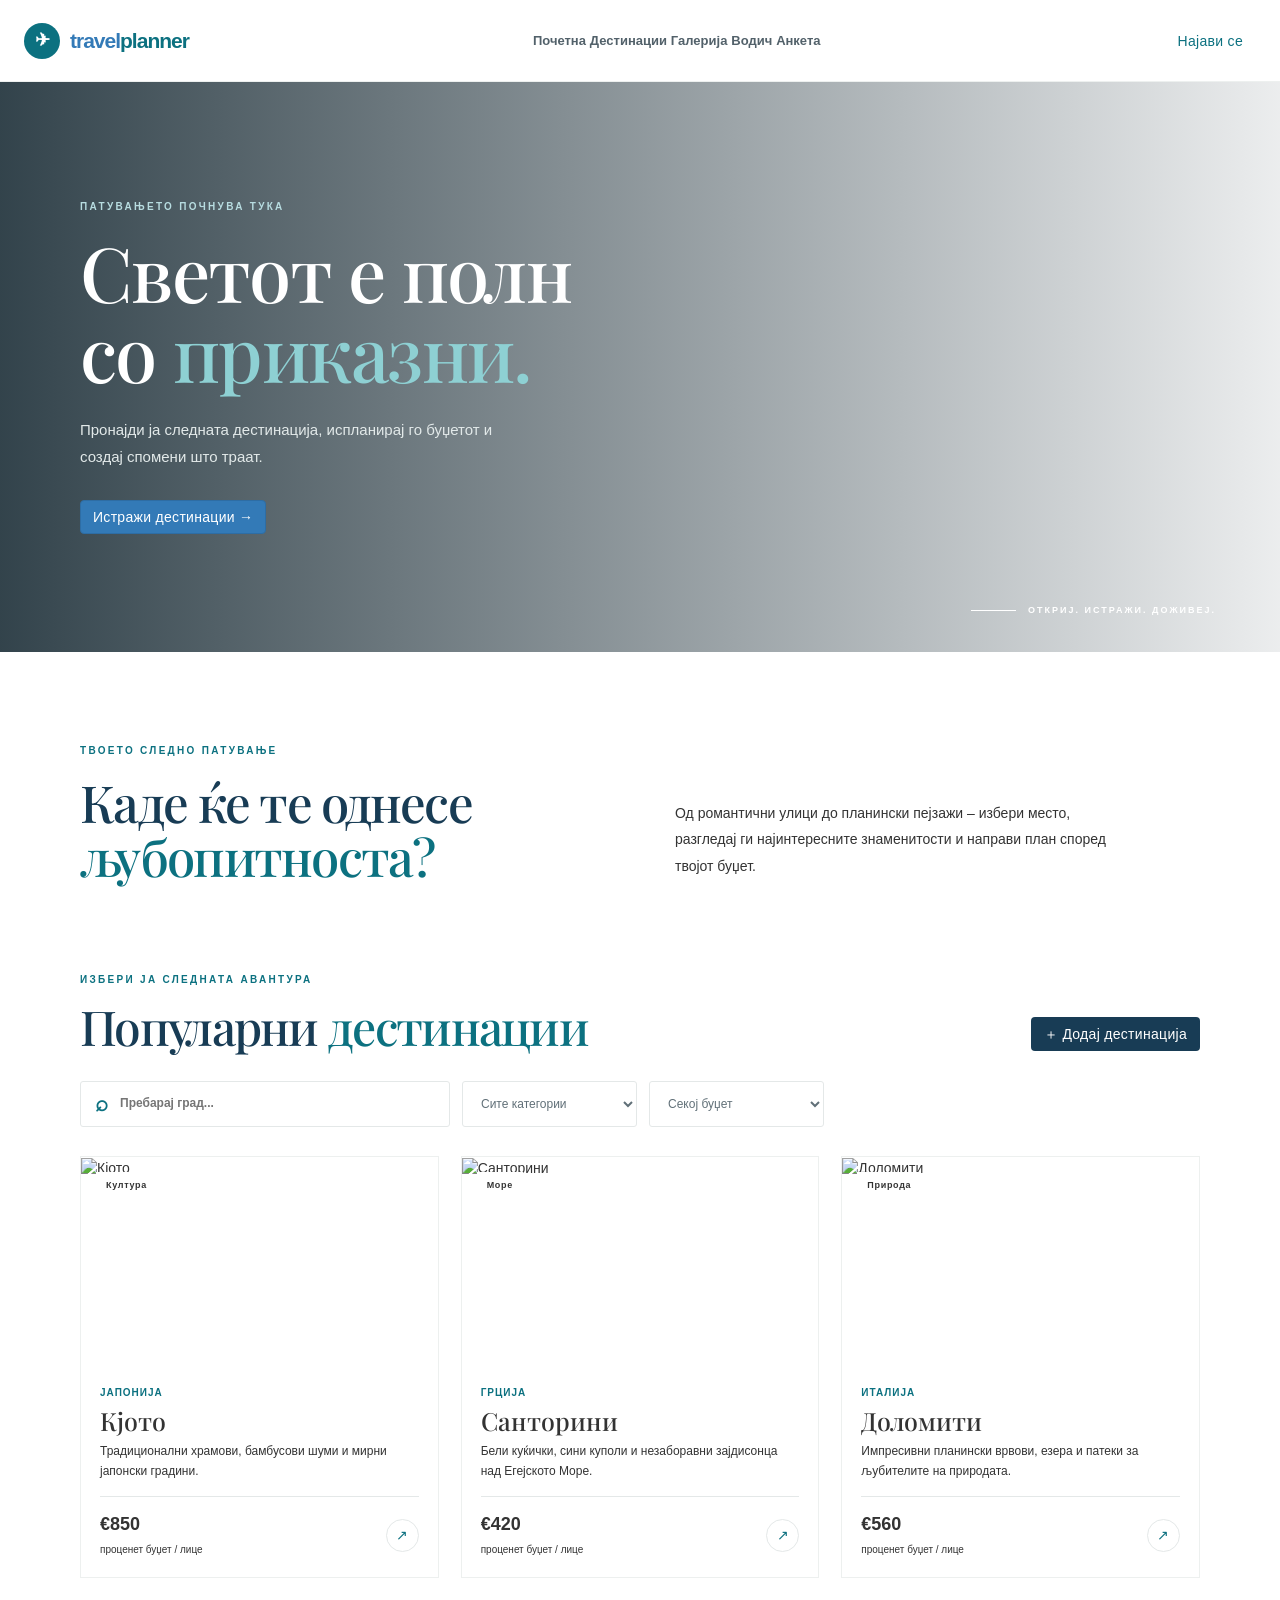
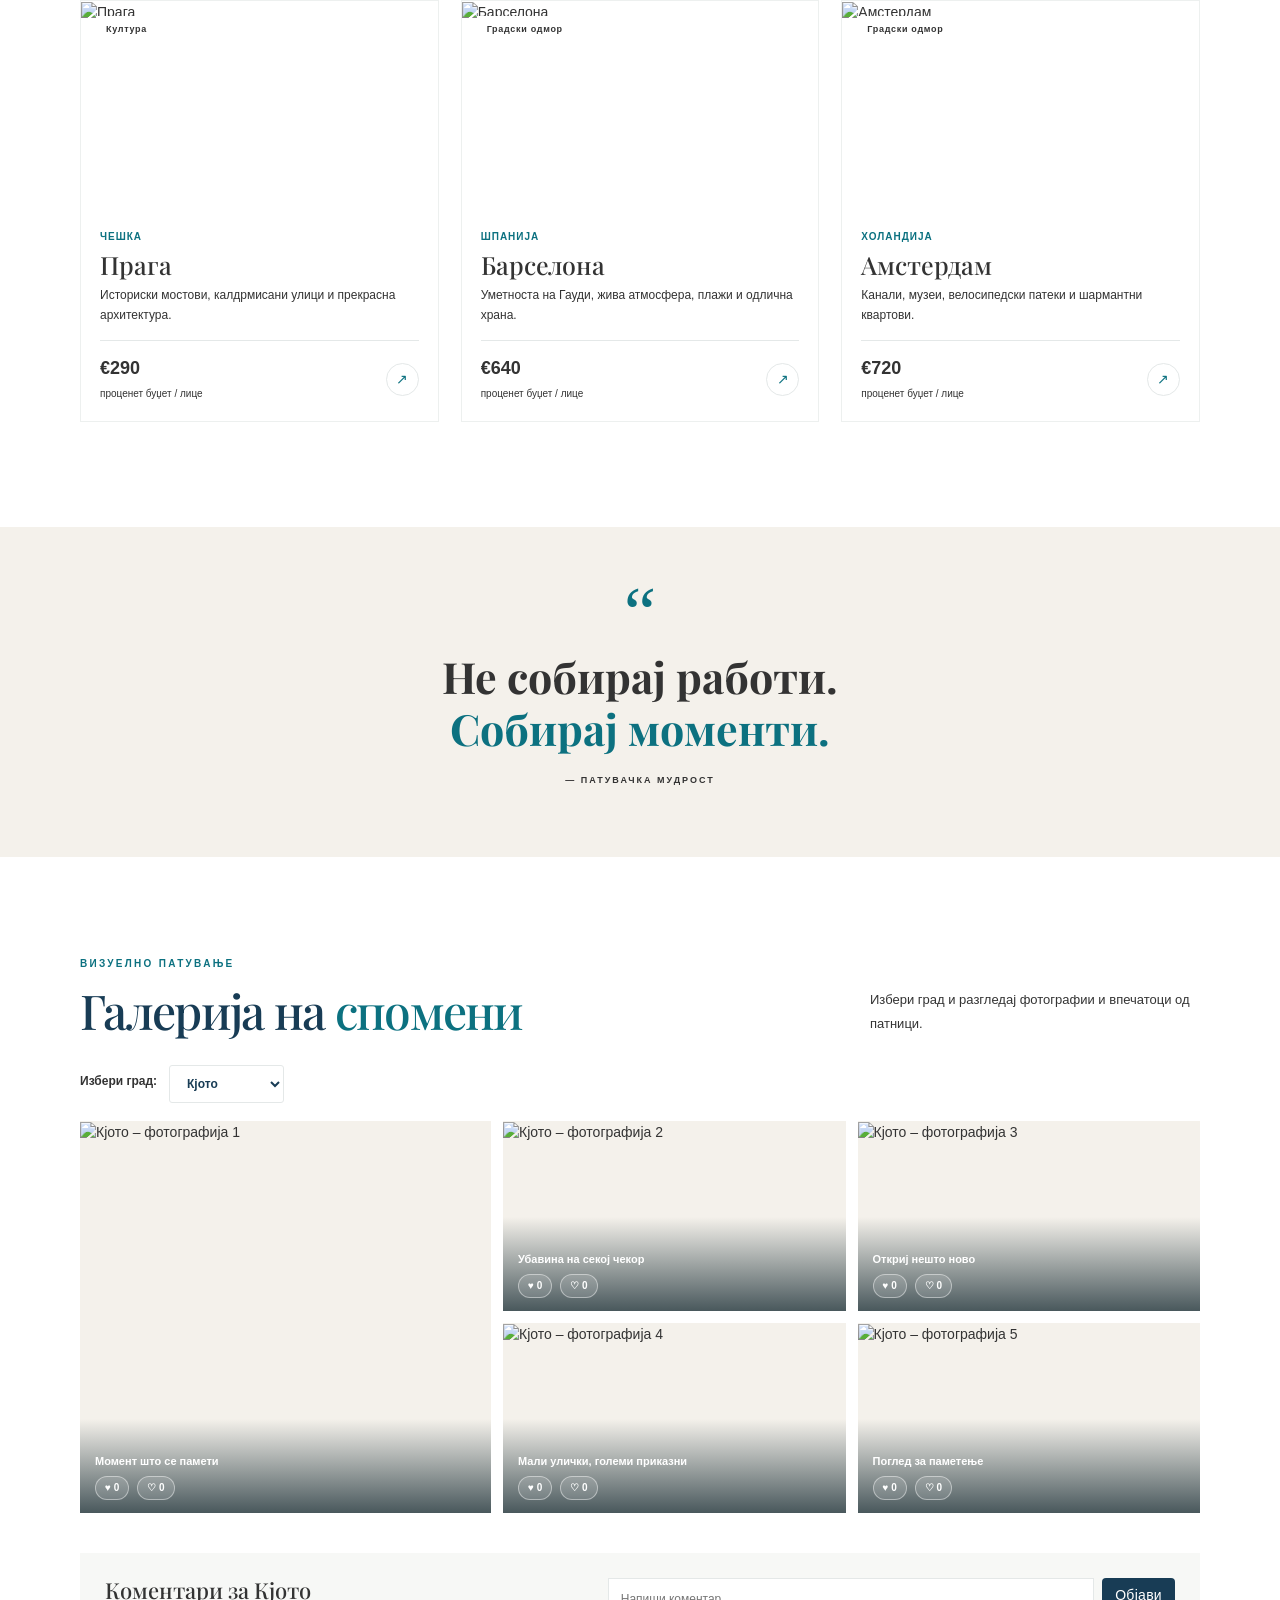
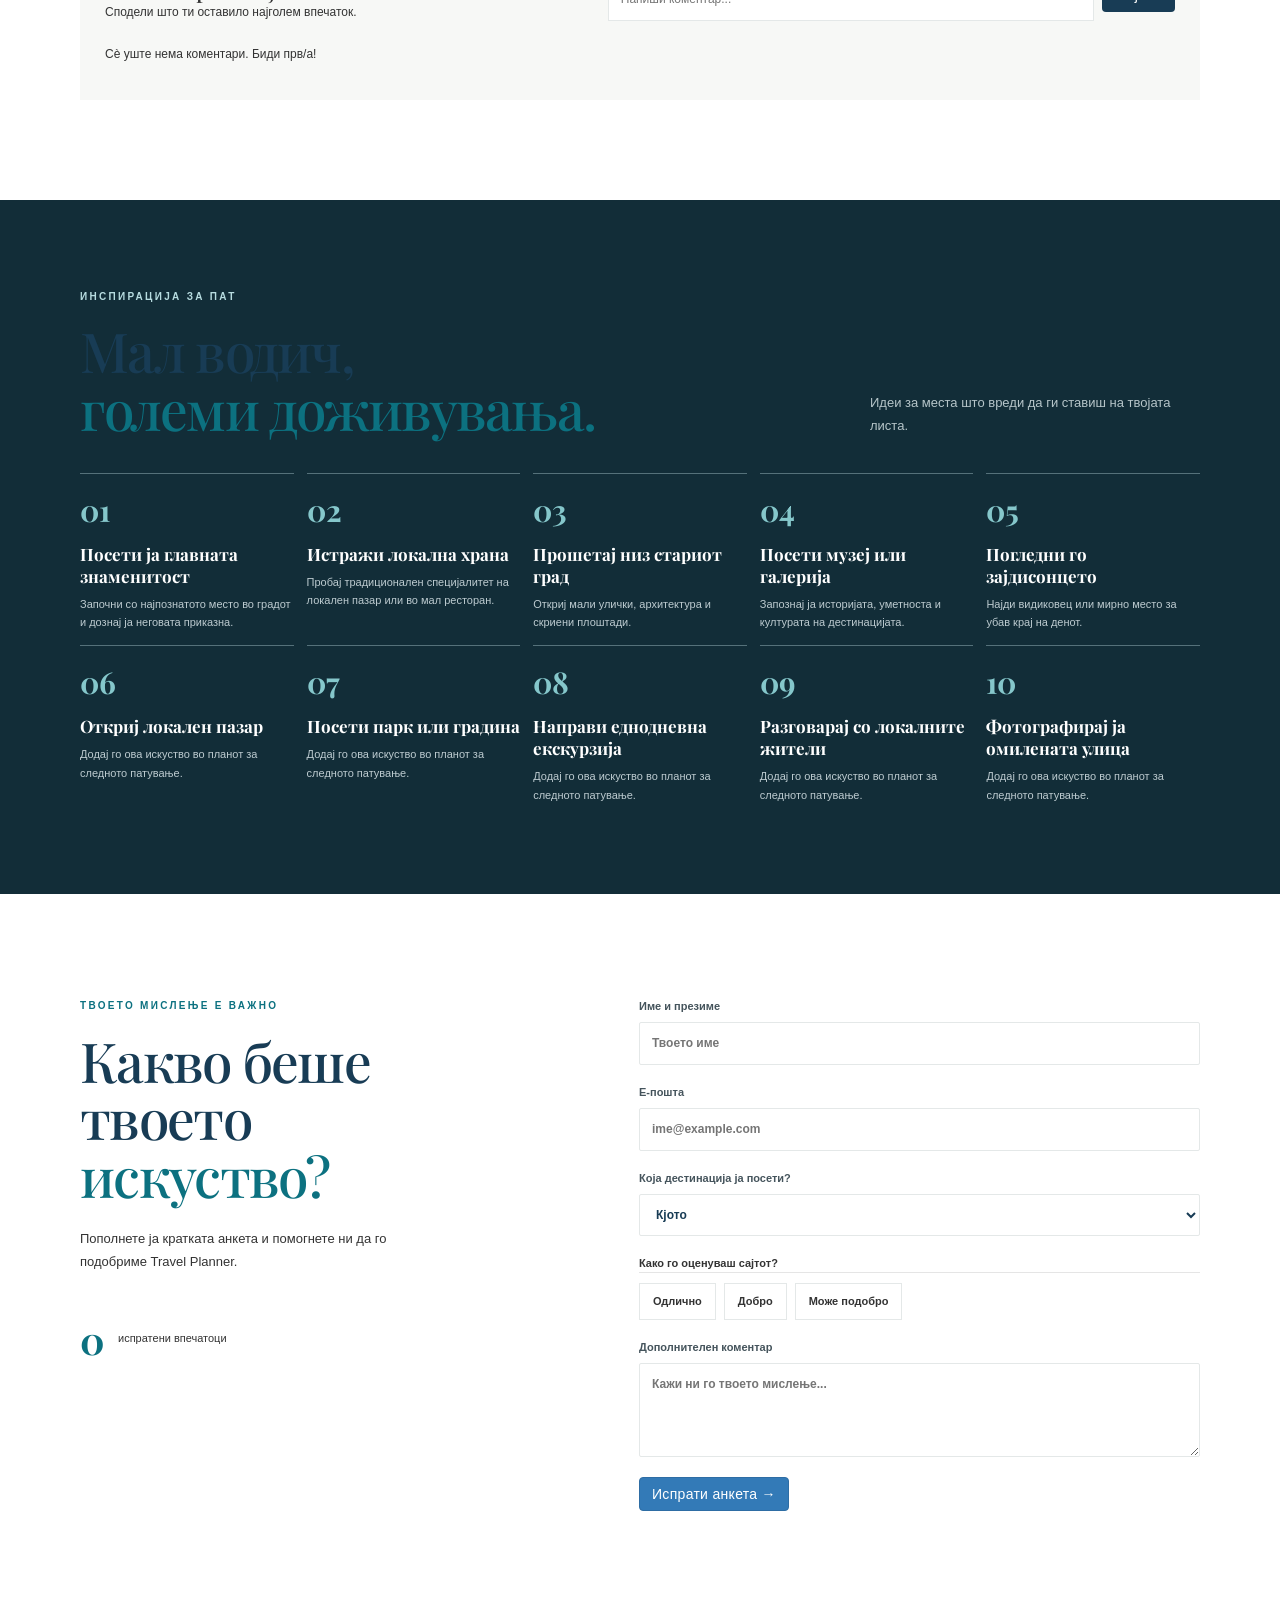
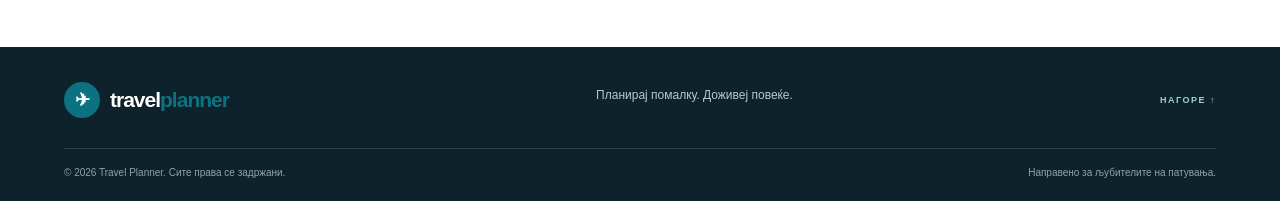
==== travel-planner-app/index.html @ 8116390b "Version 1" ====
<!doctype html>
<html lang="mk">
  <head>
    <meta charset="UTF-8" />
    <meta name="viewport" content="width=device-width, initial-scale=1.0" />
    <meta
      name="description"
      content="Travel Planner – откривај градови, планирај патувања и споделувај впечатоци."
    />
    <title>Travel Planner | Откриј го светот</title>
    <link rel="preconnect" href="https://fonts.googleapis.com" />
    <link rel="preconnect" href="https://fonts.gstatic.com" crossorigin />
    <link
      href="https://fonts.googleapis.com/css2?family=DM+Sans:wght@400;500;600;700;800&family=Playfair+Display:wght@700;800&display=swap"
      rel="stylesheet"
    />
    <link rel="stylesheet" href="style.css" />
    <link
      rel="stylesheet"
      href="https://maxcdn.bootstrapcdn.com/bootstrap/3.4.1/css/bootstrap.min.css"
    />
    <script src="https://ajax.googleapis.com/ajax/libs/jquery/3.7.1/jquery.min.js"></script>
    <script src="https://maxcdn.bootstrapcdn.com/bootstrap/3.4.1/js/bootstrap.min.js"></script>
  </head>
  <body>
    <header class="site-header">
      <a class="brand" href="#home" aria-label="Travel Planner почетна">
        <span class="brand-mark">✈</span
        ><span>travel<span class="brand-accent">planner</span></span>
      </a>
      <nav id="mainNav">
        <a href="#home">Почетна</a>
        <a href="#destinations">Дестинации</a>
        <a href="#gallery">Галерија</a>
        <a href="#guide">Водич</a>
        <a href="#survey">Анкета</a>
      </nav>
      <button class="btn btn-outline login-btn" id="loginBtn">Најави се</button>
    </header>

    <main>
      <section class="hero" id="home">
        <div class="hero-shade"></div>
        <div class="hero-content">
          <p class="eyebrow light">ПАТУВАЊЕТО ПОЧНУВА ТУКА</p>
          <h1>Светот е полн<br />со <em>приказни.</em></h1>
          <p class="hero-copy">
            Пронајди ја следната дестинација, испланирај го буџетот и создај
            спомени што траат.
          </p>
          <a class="btn btn-primary" href="#destinations"
            >Истражи дестинации <span>→</span></a
          >
        </div>
        <div class="hero-note">
          <span class="note-line"></span> ОТКРИЈ. ИСТРАЖИ. ДОЖИВЕЈ.
        </div>
      </section>

      <section class="intro section-wrap">
        <div>
          <p class="eyebrow">ТВОЕТО СЛЕДНО ПАТУВАЊЕ</p>
          <h2>Каде ќе те однесе<br /><em>љубопитноста?</em></h2>
        </div>
        <p class="intro-text">
          Од романтични улици до планински пејзажи – избери место, разгледај ги
          најинтересните знаменитости и направи план според твојот буџет.
        </p>
      </section>

      <section class="section-wrap destinations-section" id="destinations">
        <div class="section-heading">
          <div>
            <p class="eyebrow">ИЗБЕРИ ЈА СЛЕДНАТА АВАНТУРА</p>
            <h2>Популарни <em>дестинации</em></h2>
          </div>
          <button class="btn btn-dark" id="addDestinationBtn">
            ＋ Додај дестинација
          </button>
        </div>
        <div class="filters">
          <label class="search-box"
            ><span>⌕</span
            ><input
              id="searchInput"
              type="search"
              placeholder="Пребарај град..."
          /></label>
          <select id="categoryFilter" aria-label="Филтрирај категорија">
            <option value="all">Сите категории</option>
            <option value="Култура">Култура</option>
            <option value="Море">Море</option>
            <option value="Природа">Природа</option>
            <option value="Градски одмор">Градски одмор</option>
          </select>
          <select id="budgetFilter" aria-label="Филтрирај буџет">
            <option value="all">Секој буџет</option>
            <option value="low">До 300 €</option>
            <option value="mid">300–700 €</option>
            <option value="high">Над 700 €</option>
          </select>
        </div>
        <div class="destination-grid" id="destinationGrid"></div>
        <p class="empty-state hidden" id="emptyState">
          Нема дестинации според избраните филтри.
        </p>
      </section>

      <section class="quote-band">
        <p>“</p>
        <h2>Не собирај работи.<br /><em>Собирај моменти.</em></h2>
        <span>— ПАТУВАЧКА МУДРОСТ</span>
      </section>

      <section class="section-wrap gallery-section" id="gallery">
        <div class="section-heading">
          <div>
            <p class="eyebrow">ВИЗУЕЛНО ПАТУВАЊЕ</p>
            <h2>Галерија на <em>спомени</em></h2>
          </div>
          <p class="section-subtitle">
            Избери град и разгледај фотографии и впечатоци од патници.
          </p>
        </div>
        <div class="gallery-toolbar">
          <label for="galleryCity">Избери град:</label
          ><select id="galleryCity"></select>
        </div>
        <div class="gallery-grid" id="galleryGrid"></div>
        <div class="comments-panel">
          <div>
            <h3>Коментари за <span id="commentCityName">градот</span></h3>
            <p class="muted">Сподели што ти оставило најголем впечаток.</p>
          </div>
          <form id="commentForm" class="comment-form">
            <input
              id="commentInput"
              maxlength="180"
              placeholder="Напиши коментар..."
              required
            /><button class="btn btn-dark" type="submit">Објави</button>
          </form>
          <div id="commentsList" class="comments-list"></div>
        </div>
      </section>

      <section class="guide-section" id="guide">
        <div class="section-wrap">
          <p class="eyebrow light">ИНСПИРАЦИЈА ЗА ПАТ</p>
          <div class="section-heading guide-heading">
            <h2>Мал водич,<br /><em>големи доживувања.</em></h2>
            <p class="section-subtitle">
              Идеи за места што вреди да ги ставиш на твојата листа.
            </p>
          </div>
          <div class="guide-grid" id="guideGrid"></div>
        </div>
      </section>

      <section class="section-wrap survey-section" id="survey">
        <div class="survey-copy">
          <p class="eyebrow">ТВОЕТО МИСЛЕЊЕ Е ВАЖНО</p>
          <h2>Какво беше твоето<br /><em>искуство?</em></h2>
          <p>
            Пополнете ја кратката анкета и помогнете ни да го подобриме Travel
            Planner.
          </p>
          <div class="survey-stat">
            <strong id="surveyCount">0</strong><span>испратени впечатоци</span>
          </div>
        </div>
        <form id="surveyForm" class="survey-form">
          <label
            >Име и презиме<input
              name="name"
              required
              maxlength="60"
              placeholder="Твоето име"
          /></label>
          <label
            >Е-пошта<input
              name="email"
              type="email"
              required
              placeholder="ime@example.com"
          /></label>
          <label
            >Која дестинација ја посети?<select
              name="destination"
              required
              id="surveyDestination"
            ></select
          ></label>
          <fieldset>
            <legend>Како го оценуваш сајтот?</legend>
            <div class="rating-options">
              <label>
                <input type="radio" name="rating" value="Одлично" required />
                <span>Одлично</span>
              </label>
              <label>
                <input type="radio" name="rating" value="Добро" /><span
                  >Добро</span
                ></label
              ><label
                ><input type="radio" name="rating" value="Може подобро" /><span
                  >Може подобро</span
                ></label
              >
            </div>
          </fieldset>
          <label
            >Дополнителен коментар<textarea
              name="message"
              rows="4"
              maxlength="500"
              placeholder="Кажи ни го твоето мислење..."
            ></textarea>
          </label>
          <button class="btn btn-primary" type="submit">
            Испрати анкета <span>→</span>
          </button>
          <p class="form-message" id="surveyMessage" role="status"></p>
        </form>
      </section>
    </main>

    <footer class="site-footer">
      <div class="footer-top">
        <a class="brand footer-brand" href="#home"
          ><span class="brand-mark">✈</span
          ><span>travel<span class="brand-accent">planner</span></span></a
        >
        <p>Планирај помалку. Доживеј повеќе.</p>
        <a href="#home" class="back-top">НАГОРЕ ↑</a>
      </div>
      <div class="footer-bottom">
        <span>© 2026 Travel Planner. Сите права се задржани.</span
        ><span>Направено за љубителите на патувања.</span>
      </div>
    </footer>

    <dialog id="destinationDialog" class="modal">
      <form id="destinationForm" method="dialog">
        <button
          type="button"
          class="modal-close"
          id="closeDestination"
          aria-label="Затвори"
        >
          ×
        </button>
        <p class="eyebrow">ПЕРСОНАЛИЗИРАЈ ЈА ЛИСТАТА</p>
        <h2>Нова <em>дестинација</em></h2>
        <label
          >Име на град<input
            name="city"
            required
            maxlength="40"
            placeholder="На пример: Прага"
        /></label>
        <label
          >Држава<input
            name="country"
            required
            maxlength="40"
            placeholder="На пример: Чешка"
        /></label>
        <label
          >Категорија<select name="category" required>
            <option value="Култура">Култура</option>
            <option value="Море">Море</option>
            <option value="Природа">Природа</option>
            <option value="Градски одмор">Градски одмор</option>
          </select></label
        >
        <label
          >Проценет буџет (€)<input
            name="budget"
            type="number"
            min="1"
            max="100000"
            required
            placeholder="450"
        /></label>
        <label
          >URL на фотографија<input
            name="image"
            type="url"
            placeholder="https://..."
        /></label>
        <label
          >Краток опис<textarea
            name="description"
            rows="3"
            maxlength="180"
            placeholder="Опиши ја дестинацијата..."
          ></textarea>
        </label>
        <button class="btn btn-primary" type="submit">
          Зачувај дестинација
        </button>
      </form>
    </dialog>

    <dialog id="loginDialog" class="modal">
      <form id="loginForm" method="dialog">
        <button
          type="button"
          class="modal-close"
          id="closeLogin"
          aria-label="Затвори"
        >
          ×
        </button>
        <p class="eyebrow">ДОБРЕДОЈДЕ НАЗАД</p>
        <h2>Најави <em>се</em></h2>
        <label
          >Е-пошта<input
            type="email"
            name="email"
            required
            placeholder="ime@example.com"
        /></label>
        <label
          >Лозинка<input
            type="password"
            name="password"
            required
            minlength="4"
            placeholder="Најмалку 4 знаци"
        /></label>
        <button class="btn btn-primary" type="submit">Најави се</button>
        <p id="loginMessage" class="form-message" role="status"></p>
      </form>
    </dialog>

    <dialog id="cityDialog" class="modal city-modal">
      <button
        type="button"
        class="modal-close"
        id="closeCity"
        aria-label="Затвори"
      >
        ×
      </button>
      <div id="cityDetails"></div>
    </dialog>
    <div class="toast" id="toast" role="status"></div>
    <script src="script.js"></script>
  </body>
</html>
---- travel-planner-app/style.css ----
:root {
  --ink: #183c55;
  --teal: #0c7180;
  --sand: #f4f1eb;
  --paper: #fff;
  --line: #e4e8e8;
  --orange: #e49a62;
}
* {
  box-sizing: border-box;
}
html {
  scroll-behavior: smooth;
  scroll-padding-top: 82px;
}
body {
  margin: 0;
  color: var(--ink);
  font-family: "DM Sans", Arial, sans-serif;
  background: #fff;
}
button,
input,
select,
textarea {
  font: inherit;
}
button,
a {
  -webkit-tap-highlight-color: transparent;
}
a {
  color: inherit;
  text-decoration: none;
}
.site-header {
  height: 82px;
  padding: 0 24px;
  display: flex;
  align-items: center;
  justify-content: space-between;
  background: #fff;
  position: sticky;
  top: 0;
  z-index: 20;
  border-bottom: 1px solid #edf0ef;
}
.brand {
  display: flex;
  align-items: center;
  gap: 10px;
  font-size: 21px;
  font-weight: 800;
  letter-spacing: -1px;
}
.brand-mark {
  display: grid;
  place-items: center;
  width: 36px;
  height: 36px;
  border-radius: 50%;
  background: var(--teal);
  color: white;
  font-size: 18px;
}
.brand-accent {
  color: var(--teal);
}
nav {
  display: flex !;
  flex-direction: row;
  gap: 20px;
}
nav a {
  font-size: 13px;
  font-weight: 700;
  color: #52616a;
}
nav a:hover {
  color: var(--teal);
}
.btn {
  border: 0;
  padding: 13px 19px;
  display: inline-flex;
  align-items: center;
  justify-content: center;
  gap: 15px;
  font-size: 12px;
  font-weight: 800;
  letter-spacing: 0.3px;
  cursor: pointer;
  transition: 0.2s;
  border-radius: 3px;
}
.btn:hover {
  transform: translateY(-2px);
}
.btn-primary {
  background: var(--teal);
  color: white;
}
.btn-primary:hover {
  background: var(#075461);
}
.btn-dark {
  background: var(--ink);
  color: white;
}
.btn-outline {
  background: white;
  border: 1px solid var(--teal);
  color: var(--teal);
}
.hero {
  min-height: 570px;
  position: relative;
  display: flex;
  align-items: center;
  background: url("https://images.unsplash.com/photo-1516483638261-f4dbaf036963?auto=format&fit=crop&w=2000&q=85")
    center 52% / cover no-repeat;
  color: white;
}
.hero-shade {
  position: absolute;
  inset: 0;
  background: linear-gradient(
    90deg,
    rgba(9, 29, 39, 0.83),
    rgba(9, 29, 39, 0.44) 52%,
    rgba(9, 29, 39, 0.08)
  );
}
.hero-content {
  position: relative;
  width: min(1120px, 90%);
  margin: auto;
  padding: 85px 0;
}
.eyebrow {
  font-size: 10px;
  letter-spacing: 2.3px;
  font-weight: 800;
  color: var(--teal);
  margin: 0 0 18px;
}
.eyebrow.light {
  color: #b7dce0;
}
.hero h1,
.section-wrap h2,
.guide-heading h2,
.survey-copy h2 {
  font-family: "Playfair Display", Georgia, serif;
  font-size: clamp(44px, 6vw, 76px);
  line-height: 1.05;
  letter-spacing: -1.7px;
  margin: 0;
}
.hero h1 em,
.section-wrap h2 em,
.guide-heading h2 em,
.survey-copy h2 em,
.quote-band em,
.modal h2 em {
  color: #8ed0d3;
  font-style: normal;
}
.hero-copy {
  max-width: 440px;
  color: #e2e9e9;
  font-size: 15px;
  line-height: 1.8;
  margin: 24px 0 30px;
}
.hero-note {
  position: absolute;
  right: 5%;
  bottom: 35px;
  font-size: 9px;
  letter-spacing: 2px;
  font-weight: 800;
  display: flex;
  align-items: center;
  gap: 12px;
}
.note-line {
  width: 45px;
  height: 1px;
  background: #fff;
}
.section-wrap {
  width: min(1120px, 90%);
  margin: 0 auto;
}
.intro {
  padding: 92px 0 70px;
  display: grid;
  grid-template-columns: 1fr 1fr;
  align-items: end;
  gap: 70px;
}
.intro h2,
.section-heading h2,
.survey-copy h2 {
  font-size: clamp(35px, 4vw, 51px);
  color: var(--ink);
}
.intro h2 em,
.section-heading h2 em,
.survey-copy h2 em,
.modal h2 em {
  color: var(--teal);
}
.intro-text {
  font-size: 14px;
  line-height: 1.9;
  color: var(#71808a);
  max-width: 450px;
  margin: 0 0 4px;
}
.destinations-section {
  padding: 20px 0 105px;
}
.section-heading {
  display: flex;
  align-items: end;
  justify-content: space-between;
  gap: 25px;
  margin-bottom: 30px;
}
.section-heading .eyebrow {
  margin-bottom: 13px;
}
.section-heading h2 {
  font-size: clamp(34px, 4vw, 48px);
}
.filters {
  display: flex;
  gap: 12px;
  margin-bottom: 24px;
}
.filters select,
.search-box {
  height: 46px;
  border: 1px solid var(--line);
  background: white;
  padding: 0 14px;
  color: #617078;
  font-size: 12px;
  border-radius: 3px;
}
.filters select {
  min-width: 175px;
}
.search-box {
  display: flex;
  align-items: center;
  gap: 10px;
  flex: 1;
  max-width: 370px;
}
.search-box span {
  font-size: 22px;
  color: var(--teal);
}
.search-box input {
  border: 0;
  outline: 0;
  width: 100%;
  font-size: 12px;
}
.destination-grid {
  display: grid;
  grid-template-columns: repeat(3, 1fr);
  gap: 22px;
}
.destination-card {
  border: 1px solid #edf0ef;
  background: white;
  overflow: hidden;
  transition: 0.25s;
}
.destination-card:hover {
  transform: translateY(-5px);
  box-shadow: 0 15px 35px #16313b12;
}
.card-image {
  height: 205px;
  position: relative;
  overflow: hidden;
  cursor: pointer;
}
.card-image img {
  width: 100%;
  height: 100%;
  object-fit: cover;
  transition: 0.5s;
}
.destination-card:hover .card-image img {
  transform: scale(1.05);
}
.category-tag {
  position: absolute;
  top: 15px;
  left: 15px;
  background: #fff;
  padding: 7px 10px;
  font-size: 9px;
  font-weight: 800;
  letter-spacing: 0.7px;
}
.card-body {
  padding: 19px;
}
.card-location {
  color: var(--teal);
  font-size: 10px;
  font-weight: 800;
  letter-spacing: 1px;
  text-transform: uppercase;
}
.card-body h3 {
  font-family: "Playfair Display", serif;
  font-size: 25px;
  margin: 6px 0;
}
.card-body p {
  font-size: 12px;
  color: var(#71808a);
  line-height: 1.7;
  min-height: 40px;
}
.card-bottom {
  display: flex;
  justify-content: space-between;
  align-items: center;
  border-top: 1px solid var(--line);
  padding-top: 15px;
  margin-top: 15px;
}
.budget strong {
  font-size: 18px;
}
.budget span {
  font-size: 10px;
  color: var(#71808a);
}
.card-actions {
  display: flex;
  gap: 7px;
}
.icon-btn {
  width: 33px;
  height: 33px;
  border: 1px solid var(--line);
  background: white;
  border-radius: 50%;
  cursor: pointer;
  color: var(--teal);
}
.icon-btn:hover {
  background: var(--teal);
  color: white;
}
.empty-state {
  text-align: center;
  color: var(#71808a);
  padding: 40px;
}
.hidden {
  display: none !important;
}
.quote-band {
  background: var(--sand);
  text-align: center;
  padding: 65px 20px 70px;
}
.quote-band > p {
  font-family: Georgia, serif;
  font-size: 72px;
  line-height: 0.6;
  color: var(--teal);
  margin: 0 0 16px;
}
.quote-band h2 {
  font:
    700 clamp(28px, 4vw, 43px)/1.2 "Playfair Display",
    serif;
  margin: 0;
}
.quote-band em {
  color: var(--teal);
}
.quote-band span {
  display: block;
  margin-top: 20px;
  font-size: 9px;
  letter-spacing: 2px;
  color: var(#71808a);
  font-weight: 800;
}
.gallery-section {
  padding: 100px 0;
}
.section-subtitle {
  max-width: 330px;
  color: var(#71808a);
  font-size: 13px;
  line-height: 1.8;
  margin: 0;
}
.gallery-toolbar {
  display: flex;
  align-items: center;
  gap: 12px;
  margin: 28px 0 18px;
  font-size: 12px;
  font-weight: 700;
}
.gallery-toolbar select {
  border: 1px solid var(--line);
  padding: 10px 13px;
  background: white;
  color: var(--ink);
  border-radius: 3px;
}
.gallery-grid {
  display: grid;
  grid-template-columns: 1.2fr 1fr 1fr;
  grid-template-rows: 190px 190px;
  gap: 12px;
}
.gallery-item {
  position: relative;
  overflow: hidden;
  background: var(--sand);
}
.gallery-item:first-child {
  grid-row: span 2;
}
.gallery-item img {
  width: 100%;
  height: 100%;
  object-fit: cover;
  transition: 0.4s;
}
.gallery-item:hover img {
  transform: scale(1.05);
}
.gallery-caption {
  position: absolute;
  left: 0;
  right: 0;
  bottom: 0;
  padding: 35px 15px 13px;
  color: white;
  background: linear-gradient(transparent, #071d25b8);
  font-size: 11px;
  font-weight: 700;
}
.like-row {
  display: flex;
  align-items: center;
  gap: 8px;
  margin-top: 6px;
}
.like-row button {
  background: #ffffff22;
  color: white;
  border: 1px solid #ffffff70;
  border-radius: 20px;
  padding: 4px 9px;
  font-size: 10px;
  cursor: pointer;
}
.comments-panel {
  margin-top: 40px;
  padding: 25px;
  background: #f7f8f6;
  display: grid;
  grid-template-columns: 1fr 1.2fr;
  gap: 12px 30px;
}
.comments-panel h3 {
  margin: 0;
  font-family: "Playfair Display", serif;
  font-size: 22px;
}
.muted {
  color: var(#71808a);
  font-size: 12px;
  line-height: 1.7;
}
.comment-form {
  display: flex;
  gap: 8px;
  align-items: start;
}
.comment-form input {
  height: 43px;
  flex: 1;
  min-width: 0;
  border: 1px solid var(--line);
  padding: 0 12px;
  font-size: 12px;
}
.comments-list {
  grid-column: 1/-1;
  display: grid;
  gap: 8px;
}
.comment {
  background: white;
  padding: 11px 14px;
  font-size: 12px;
  color: #53616a;
}
.comment strong {
  color: var(--teal);
  margin-right: 8px;
}
.guide-section {
  background: #122d38;
  color: white;
  padding: 90px 0;
}
.guide-heading {
  align-items: end;
}
.guide-heading h2 {
  font-size: clamp(38px, 4.5vw, 55px);
}
.guide-heading .section-subtitle {
  color: #b6c5c9;
}
.guide-grid {
  display: grid;
  grid-template-columns: repeat(5, 1fr);
  gap: 13px;
  margin-top: 35px;
}
.guide-card {
  border-top: 1px solid #55717a;
  padding-top: 16px;
}
.guide-number {
  color: #85c7cb;
  font:
    700 30px "Playfair Display",
    serif;
}
.guide-card h3 {
  font:
    700 17px "Playfair Display",
    serif;
  margin: 13px 0 8px;
}
.guide-card p {
  font-size: 11px;
  color: #bdcbd0;
  line-height: 1.7;
  margin: 0;
}
.survey-section {
  padding: 105px 0;
  display: grid;
  grid-template-columns: 0.9fr 1.1fr;
  gap: 100px;
}
.survey-copy h2 {
  font-size: clamp(38px, 4.5vw, 55px);
}
.survey-copy > p:not(.eyebrow) {
  font-size: 13px;
  line-height: 1.8;
  color: var(#71808a);
  max-width: 330px;
  margin-top: 22px;
}
.survey-stat {
  display: flex;
  align-items: center;
  gap: 13px;
  margin-top: 40px;
}
.survey-stat strong {
  font:
    700 38px "Playfair Display",
    serif;
  color: var(--teal);
}
.survey-stat span {
  font-size: 11px;
  color: var(#71808a);
}
.survey-form {
  display: grid;
  gap: 15px;
}
.survey-form > label,
.modal label {
  display: grid;
  gap: 7px;
  font-size: 11px;
  font-weight: 800;
  color: #45545c;
}
.survey-form input,
.survey-form select,
.survey-form textarea,
.modal input,
.modal select,
.modal textarea {
  width: 100%;
  border: 1px solid var(--line);
  padding: 12px;
  background: white;
  outline-color: var(--teal);
  font-size: 12px;
  color: var(--ink);
  border-radius: 2px;
}
.survey-form fieldset {
  border: 0;
  padding: 0;
  margin: 0;
}
.survey-form legend {
  font-size: 11px;
  font-weight: 800;
  margin-bottom: 10px;
}
.rating-options {
  display: flex;
  gap: 8px;
  flex-wrap: wrap;
}
.rating-options label {
  cursor: pointer;
}
.rating-options input {
  position: absolute;
  opacity: 0;
  width: 1px;
}
.rating-options span {
  display: block;
  padding: 10px 13px;
  border: 1px solid var(--line);
  font-size: 11px;
}
.rating-options input:checked + span {
  border-color: var(--teal);
  background: #eaf5f4;
  color: var(--teal);
}
.survey-form .btn {
  justify-self: start;
}
.form-message {
  font-size: 12px;
  color: var(--teal);
  margin: 0;
  min-height: 16px;
}
.site-footer {
  background: #0d222b;
  color: white;
  padding: 35px max(5vw, 24px) 20px;
}
.footer-top {
  display: flex;
  align-items: center;
  justify-content: space-between;
  padding-bottom: 30px;
  border-bottom: 1px solid #ffffff22;
}
.footer-brand {
  color: white;
}
.footer-top > p {
  font-size: 12px;
  color: #b9c8cc;
}
.back-top {
  font-size: 9px;
  letter-spacing: 1.5px;
  font-weight: 800;
  color: #9bcfd1;
}
.footer-bottom {
  display: flex;
  justify-content: space-between;
  padding-top: 17px;
  color: #8fa3a9;
  font-size: 10px;
}
.modal {
  border: 0;
  border-radius: 5px;
  padding: 35px;
  width: min(480px, 92vw);
  max-height: 90vh;
  overflow: auto;
  box-shadow: 0 20px 80px #071d2560;
}
.modal::backdrop {
  background: #0a2029b8;
  backdrop-filter: blur(3px);
}
.modal form {
  display: grid;
  gap: 14px;
}
.modal h2 {
  font:
    700 34px "Playfair Display",
    serif;
  margin: 0 0 5px;
}
.modal-close {
  position: absolute;
  right: 17px;
  top: 12px;
  border: 0;
  background: none;
  font-size: 28px;
  color: var(#71808a);
  cursor: pointer;
}
.city-modal {
  width: min(720px, 94vw);
  padding: 28px;
}
.city-modal img {
  width: 100%;
  height: 260px;
  object-fit: cover;
  margin: 12px 0;
}
.city-modal h2 {
  font:
    700 34px "Playfair Display",
    serif;
  margin: 8px 0;
}
.city-modal p {
  font-size: 13px;
  color: var(#71808a);
  line-height: 1.8;
}
.toast {
  position: fixed;
  bottom: 25px;
  left: 50%;
  transform: translate(-50%, 20px);
  opacity: 0;
  pointer-events: none;
  background: var(--ink);
  color: white;
  padding: 12px 20px;
  border-radius: 3px;
  font-size: 12px;
  transition: 0.25s;
  z-index: 50;
}
.toast.show {
  opacity: 1;
  transform: translate(-50%, 0);
}
@media (max-width: 850px) {
  nav {
    gap: 14px;
  }
  nav a {
    font-size: 11px;
  }
  .destination-grid {
    grid-template-columns: repeat(2, 1fr);
  }
  .guide-grid {
    grid-template-columns: repeat(3, 1fr);
  }
  .survey-section {
    gap: 45px;
  }
  .intro {
    gap: 30px;
  }
}
@media (max-width: 650px) {
  .site-header {
    height: 70px;
  }
  .menu-toggle {
    display: block;
    margin-left: auto;
    margin-right: 14px;
  }
  nav {
    display: none;
    position: absolute;
    top: 70px;
    left: 0;
    right: 0;
    background: white;
    padding: 20px 6%;
    flex-direction: column;
    gap: 18px;
    border-bottom: 1px solid var(--line);
  }
  nav.open {
    display: flex;
  }
  nav a {
    font-size: 13px;
  }
  .login-btn {
    padding: 10px;
    font-size: 10px;
  }
  .hero {
    min-height: 540px;
  }
  .hero-content {
    padding: 60px 0;
  }
  .intro {
    grid-template-columns: 1fr;
    padding: 65px 0 45px;
    gap: 18px;
  }
  .section-heading {
    align-items: start;
    flex-direction: column;
  }
  .filters {
    flex-direction: column;
  }
  .filters select,
  .search-box {
    max-width: none;
    width: 100%;
  }
  .destination-grid {
    grid-template-columns: 1fr;
  }
  .card-image {
    height: 220px;
  }
  .destinations-section,
  .gallery-section {
    padding-bottom: 70px;
  }
  .gallery-section {
    padding-top: 70px;
  }
  .gallery-grid {
    grid-template-columns: 1fr 1fr;
    grid-template-rows: 180px 150px 150px;
  }
  .gallery-item:first-child {
    grid-row: span 2;
  }
  .comments-panel {
    grid-template-columns: 1fr;
    padding: 18px;
  }
  .comment-form {
    grid-column: 1;
  }
  .comments-list {
    grid-column: 1;
  }
  .guide-section {
    padding: 70px 0;
  }
  .guide-heading {
    gap: 15px;
  }
  .guide-grid {
    grid-template-columns: 1fr 1fr;
  }
  .survey-section {
    grid-template-columns: 1fr;
    gap: 35px;
    padding: 70px 0;
  }
  .footer-top {
    flex-wrap: wrap;
    gap: 15px;
  }
  .footer-top > p {
    order: 3;
    width: 100%;
    margin: 0;
  }
  .footer-bottom {
    gap: 12px;
    flex-direction: column;
  }
  .modal {
    padding: 28px 22px;
  }
}
@media (max-width: 390px) {
  .guide-grid {
    grid-template-columns: 1fr;
  }
  .rating-options {
    flex-direction: column;
  }
  .hero h1 {
    font-size: 48px;
  }
}
dialog.modal {
  display: none;
  position: fixed;
  inset: 0;
  margin: auto;
}

dialog.modal[open] {
  display: block;
}
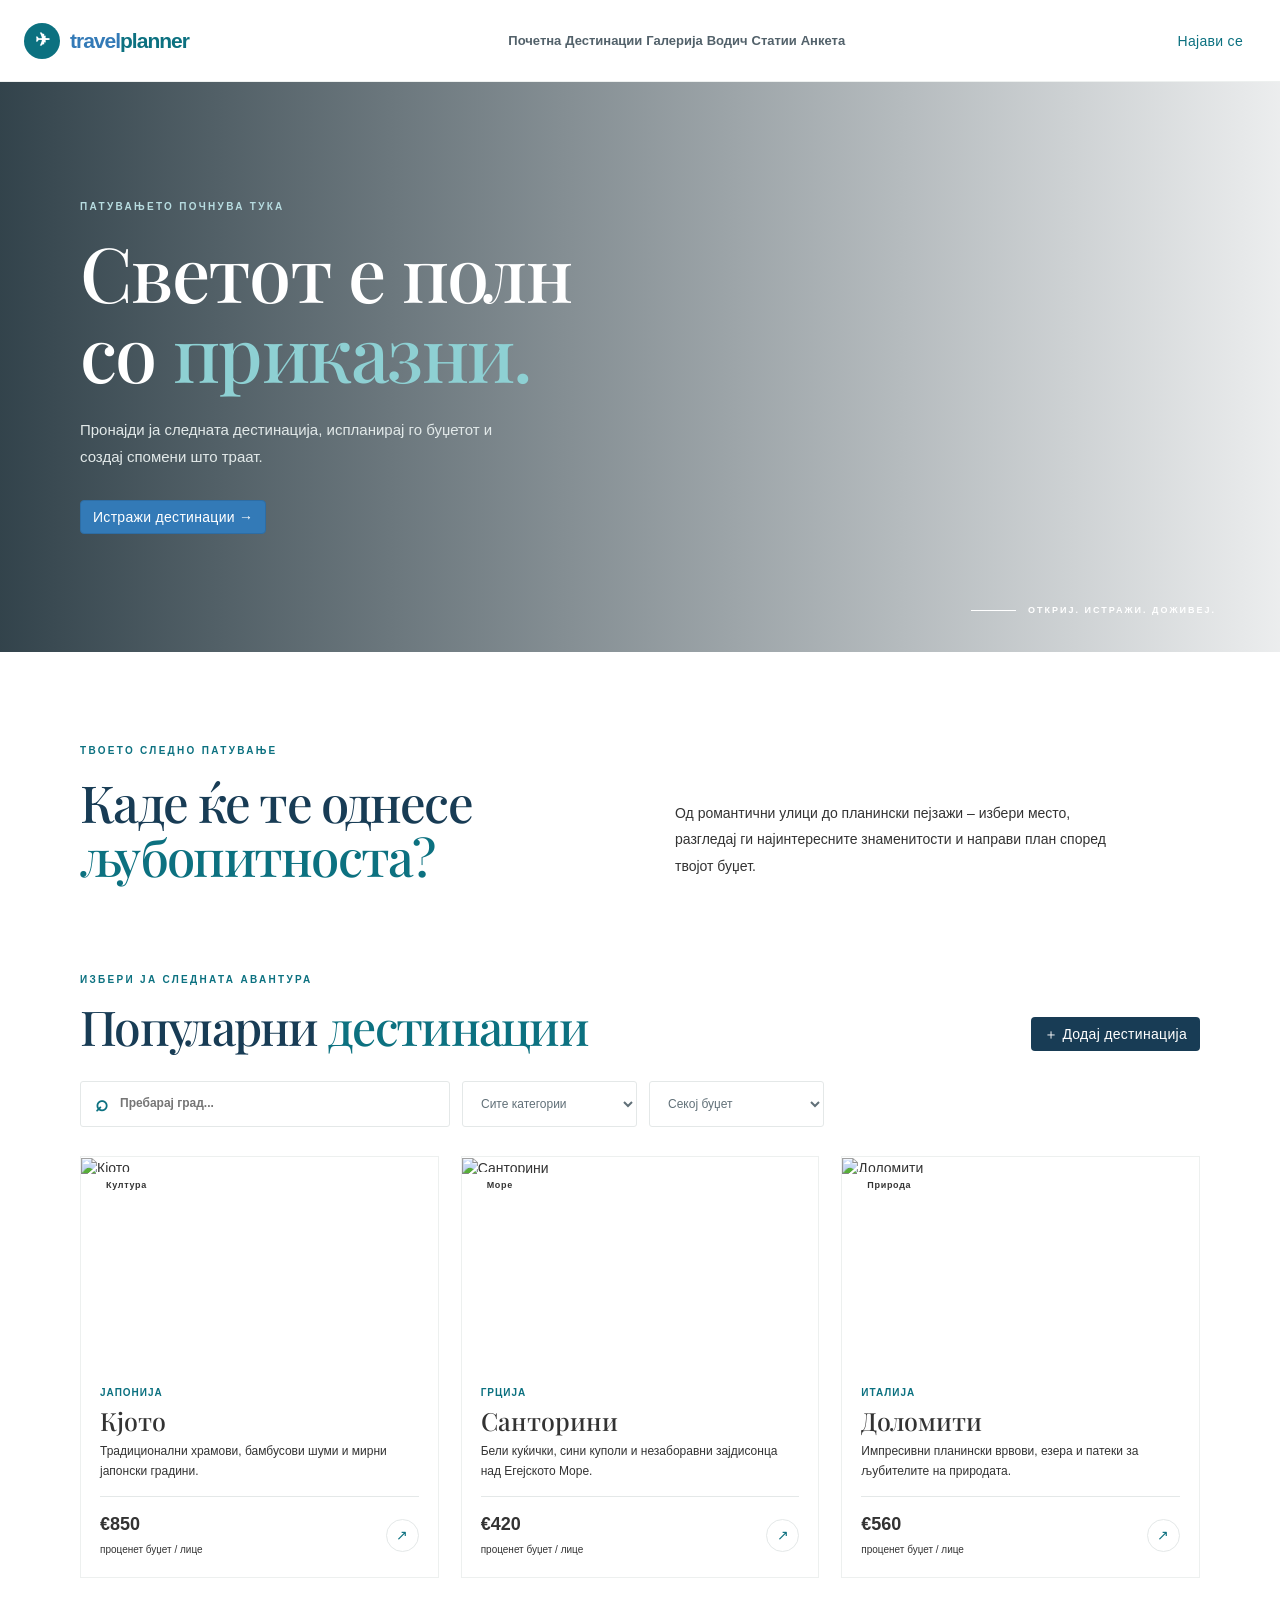
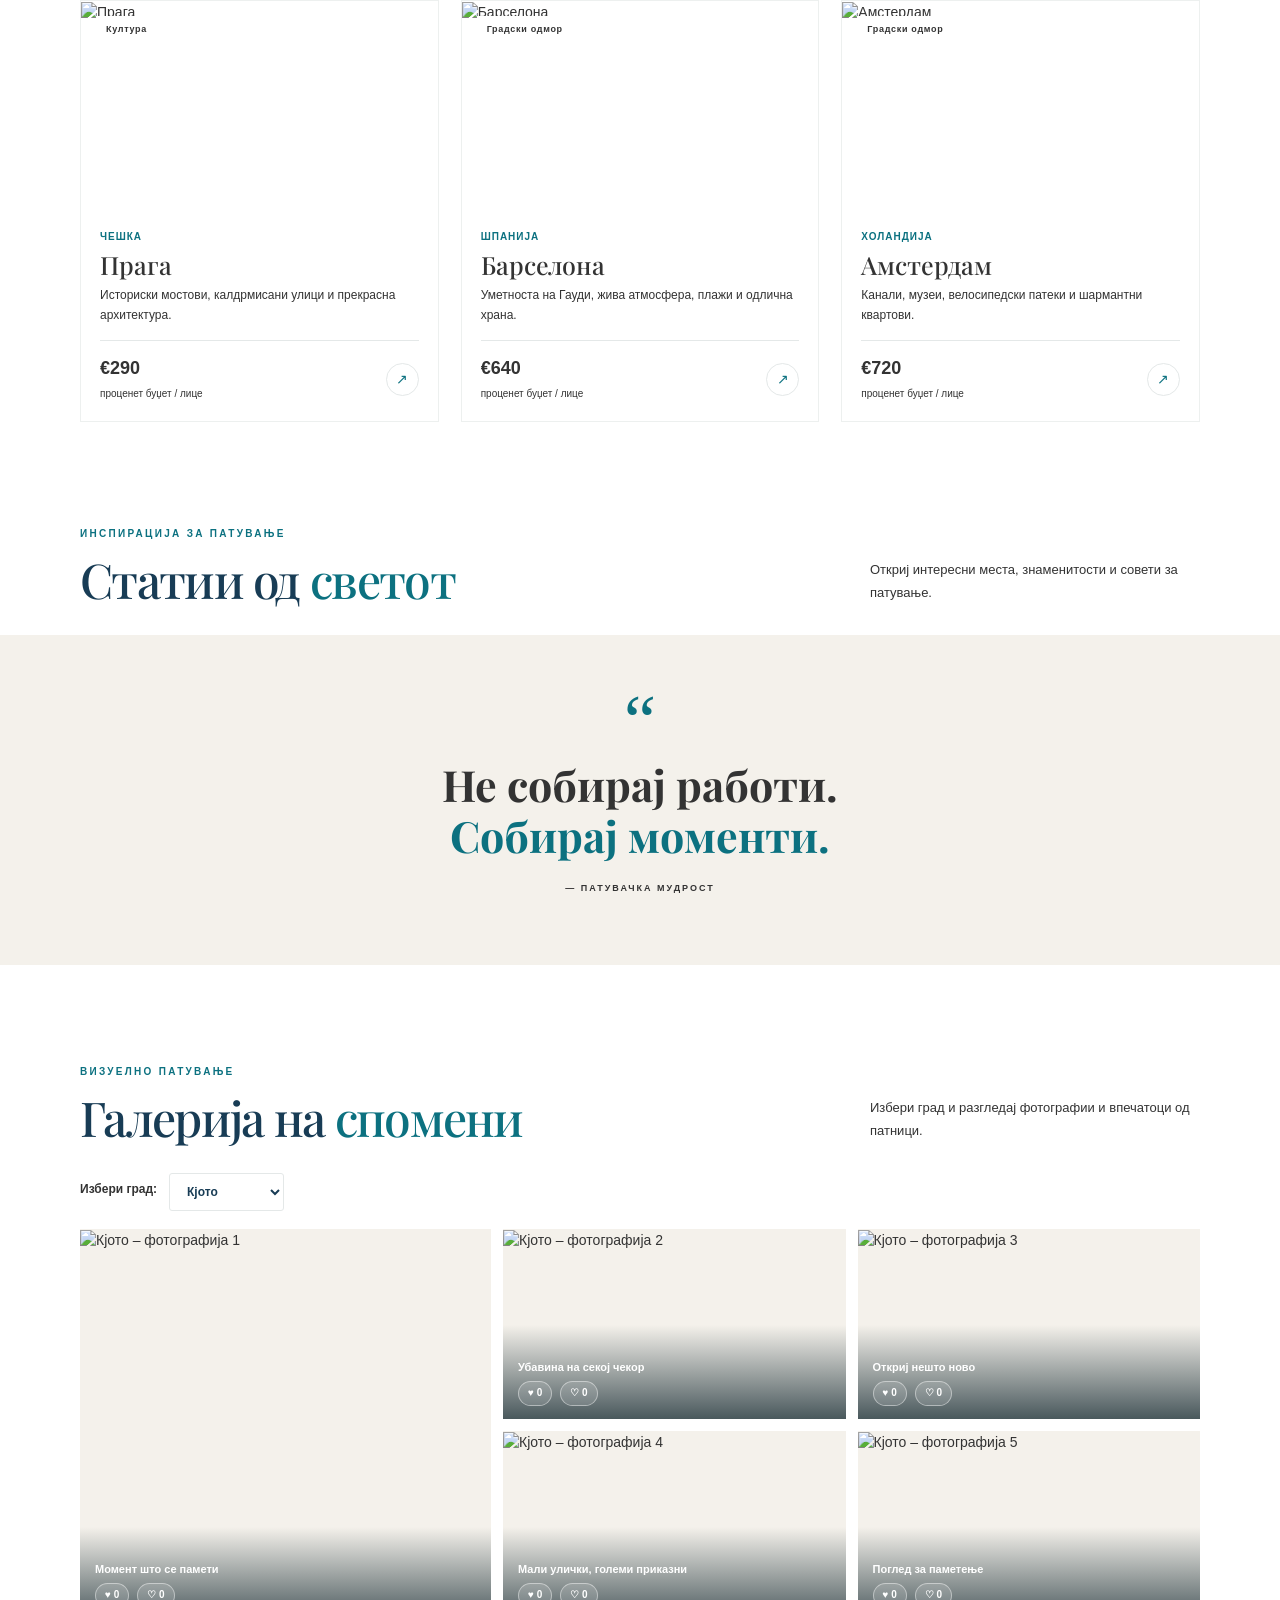
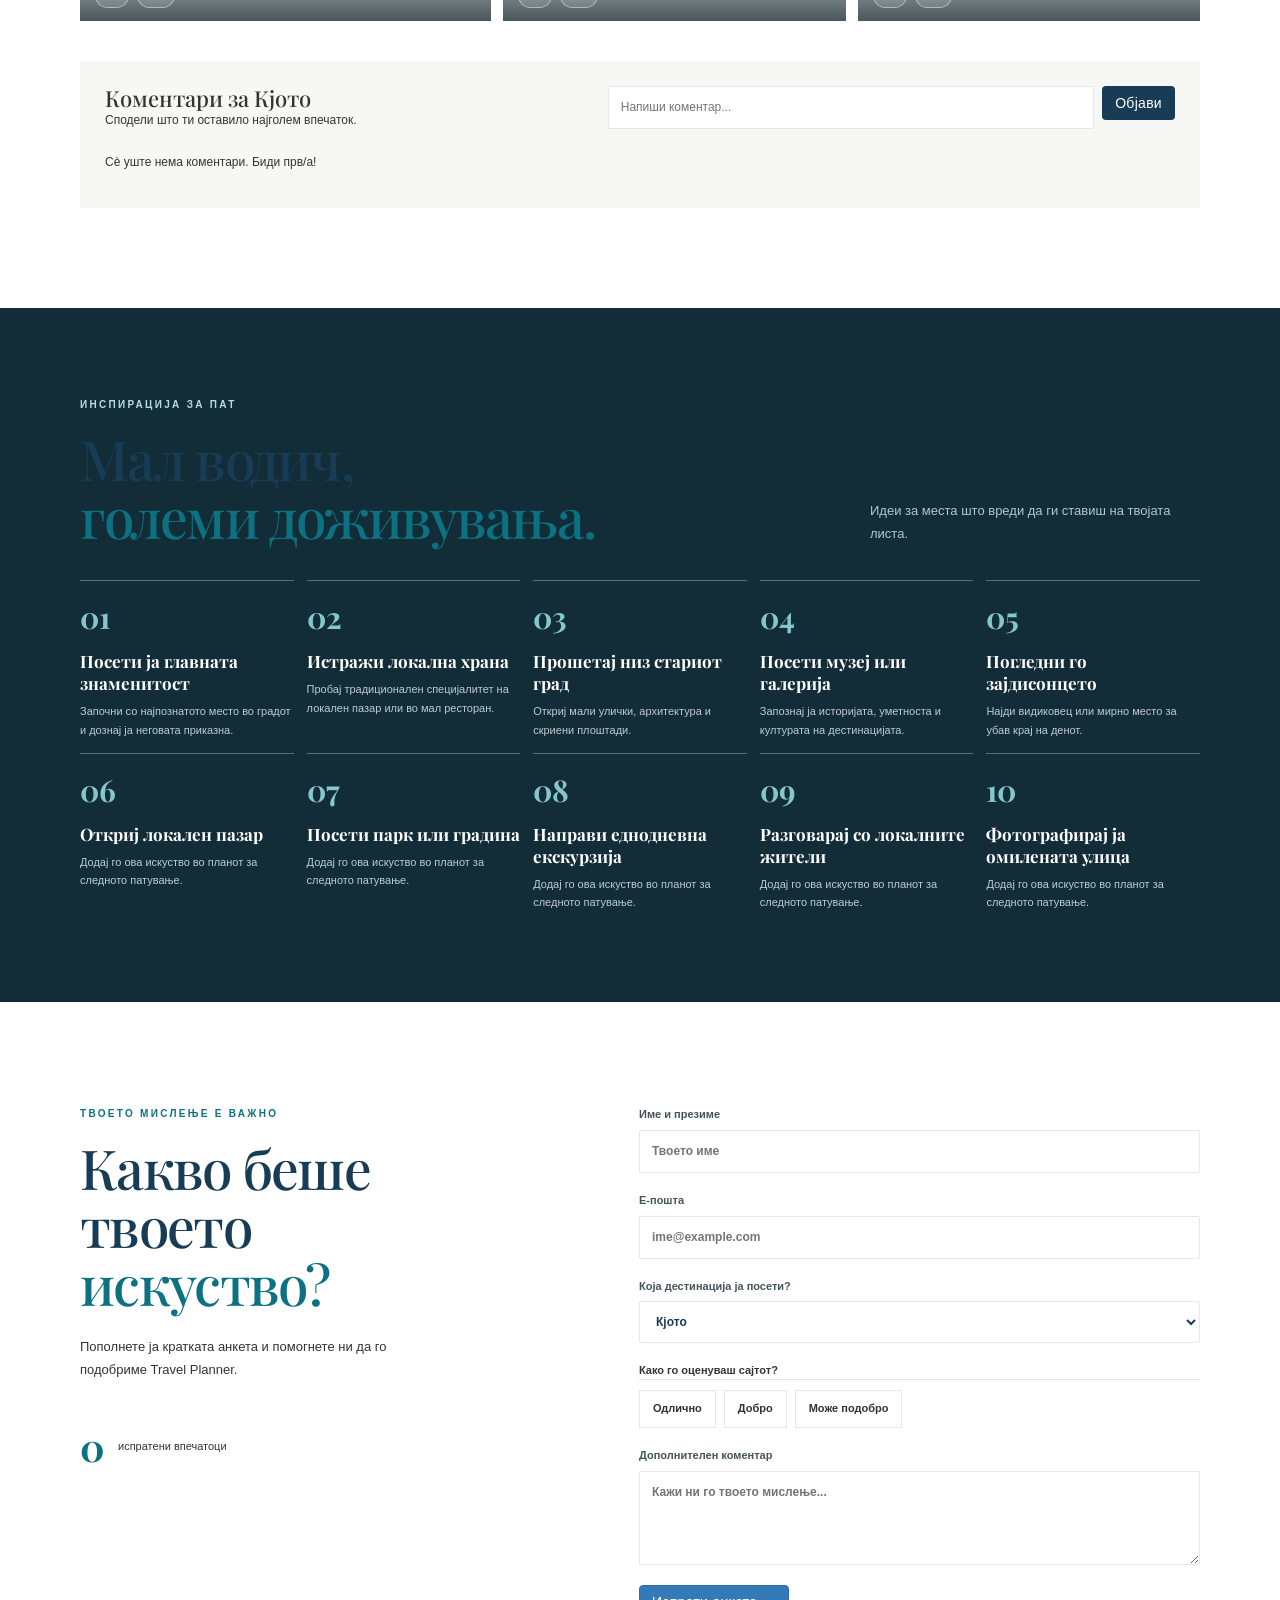
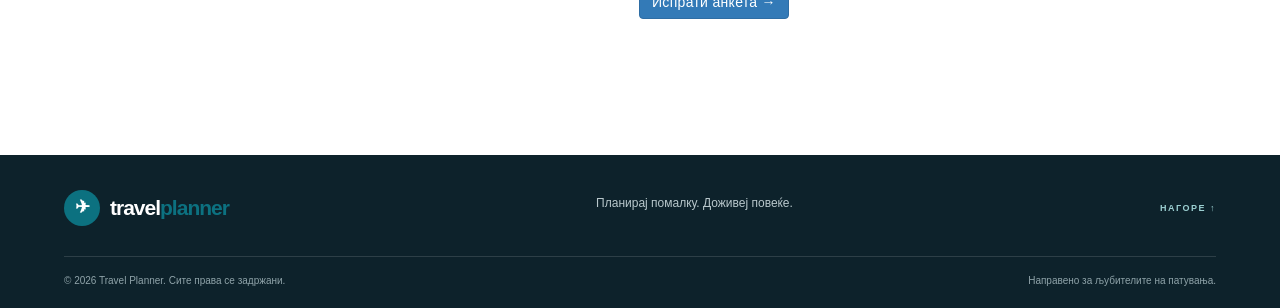
==== commit 90b29e10: "version 2 html" ====
--- a/travel-planner-app/index.html
+++ b/travel-planner-app/index.html
@@ -33,6 +33,7 @@
         <a href="#destinations">Дестинации</a>
         <a href="#gallery">Галерија</a>
         <a href="#guide">Водич</a>
+        <a href="#articles">Статии</a>
         <a href="#survey">Анкета</a>
       </nav>
       <button class="btn btn-outline login-btn" id="loginBtn">Најави се</button>
@@ -104,6 +105,19 @@
         <p class="empty-state hidden" id="emptyState">
           Нема дестинации според избраните филтри.
         </p>
+      </section>
+      <section class="section-wrap articles-section" id="articles">
+        <div class="section-heading">
+          <div>
+            <p class="eyebrow">ИНСПИРАЦИЈА ЗА ПАТУВАЊЕ</p>
+            <h2>Статии од <em>светот</em></h2>
+          </div>
+          <p class="section-subtitle">
+            Откриј интересни места, знаменитости и совети за патување.
+          </p>
+        </div>
+      
+        <div class="articles-grid" id="articlesGrid"></div>
       </section>
 
       <section class="quote-band">
@@ -240,7 +254,7 @@
       </div>
     </footer>
 
-    <dialog id="destinationDialog" class="modal">
+    <dialog id="destinationDialog" class="app-dialog">
       <form id="destinationForm" method="dialog">
         <button
           type="button"
@@ -303,7 +317,7 @@
       </form>
     </dialog>
 
-    <dialog id="loginDialog" class="modal">
+    <dialog id="loginDialog" class="app-dialog">
       <form id="loginForm" method="dialog">
         <button
           type="button"
@@ -335,18 +349,25 @@
       </form>
     </dialog>
 
-    <dialog id="cityDialog" class="modal city-modal">
-      <button
-        type="button"
-        class="modal-close"
-        id="closeCity"
-        aria-label="Затвори"
-      >
+    <dialog id="cityDialog" class="app-dialog city-modal">
+      <button type="button" class="modal-close" id="closeCity">
         ×
       </button>
       <div id="cityDetails"></div>
     </dialog>
+
+    <dialog id="articleDialog" class="app-dialog article-dialog">
+      <button type="button" class="modal-close" id="closeArticle">
+        ×
+      </button>
+      <div id="articleDetails"></div>
+    </dialog>
+
     <div class="toast" id="toast" role="status"></div>
+
     <script src="script.js"></script>
   </body>
 </html>
+    <script src="script.js"></script>
+  </body>
+</html>
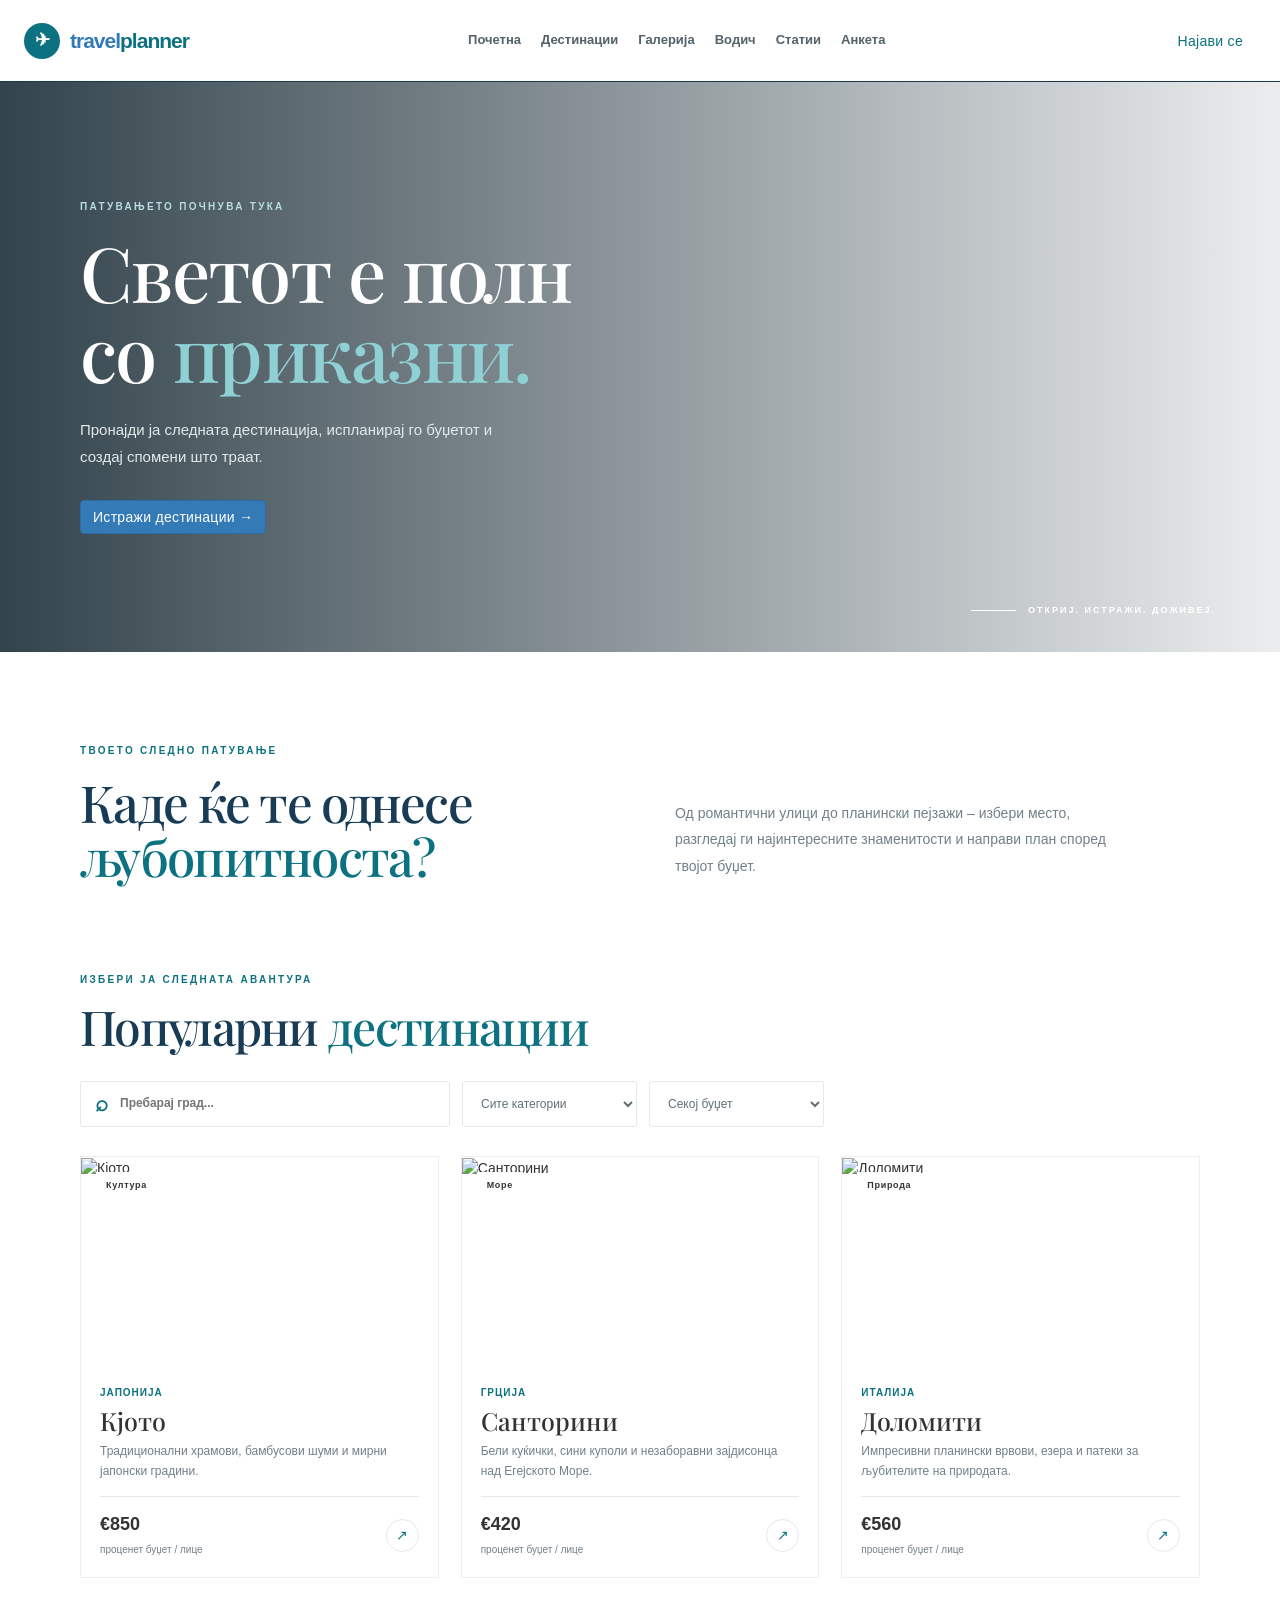
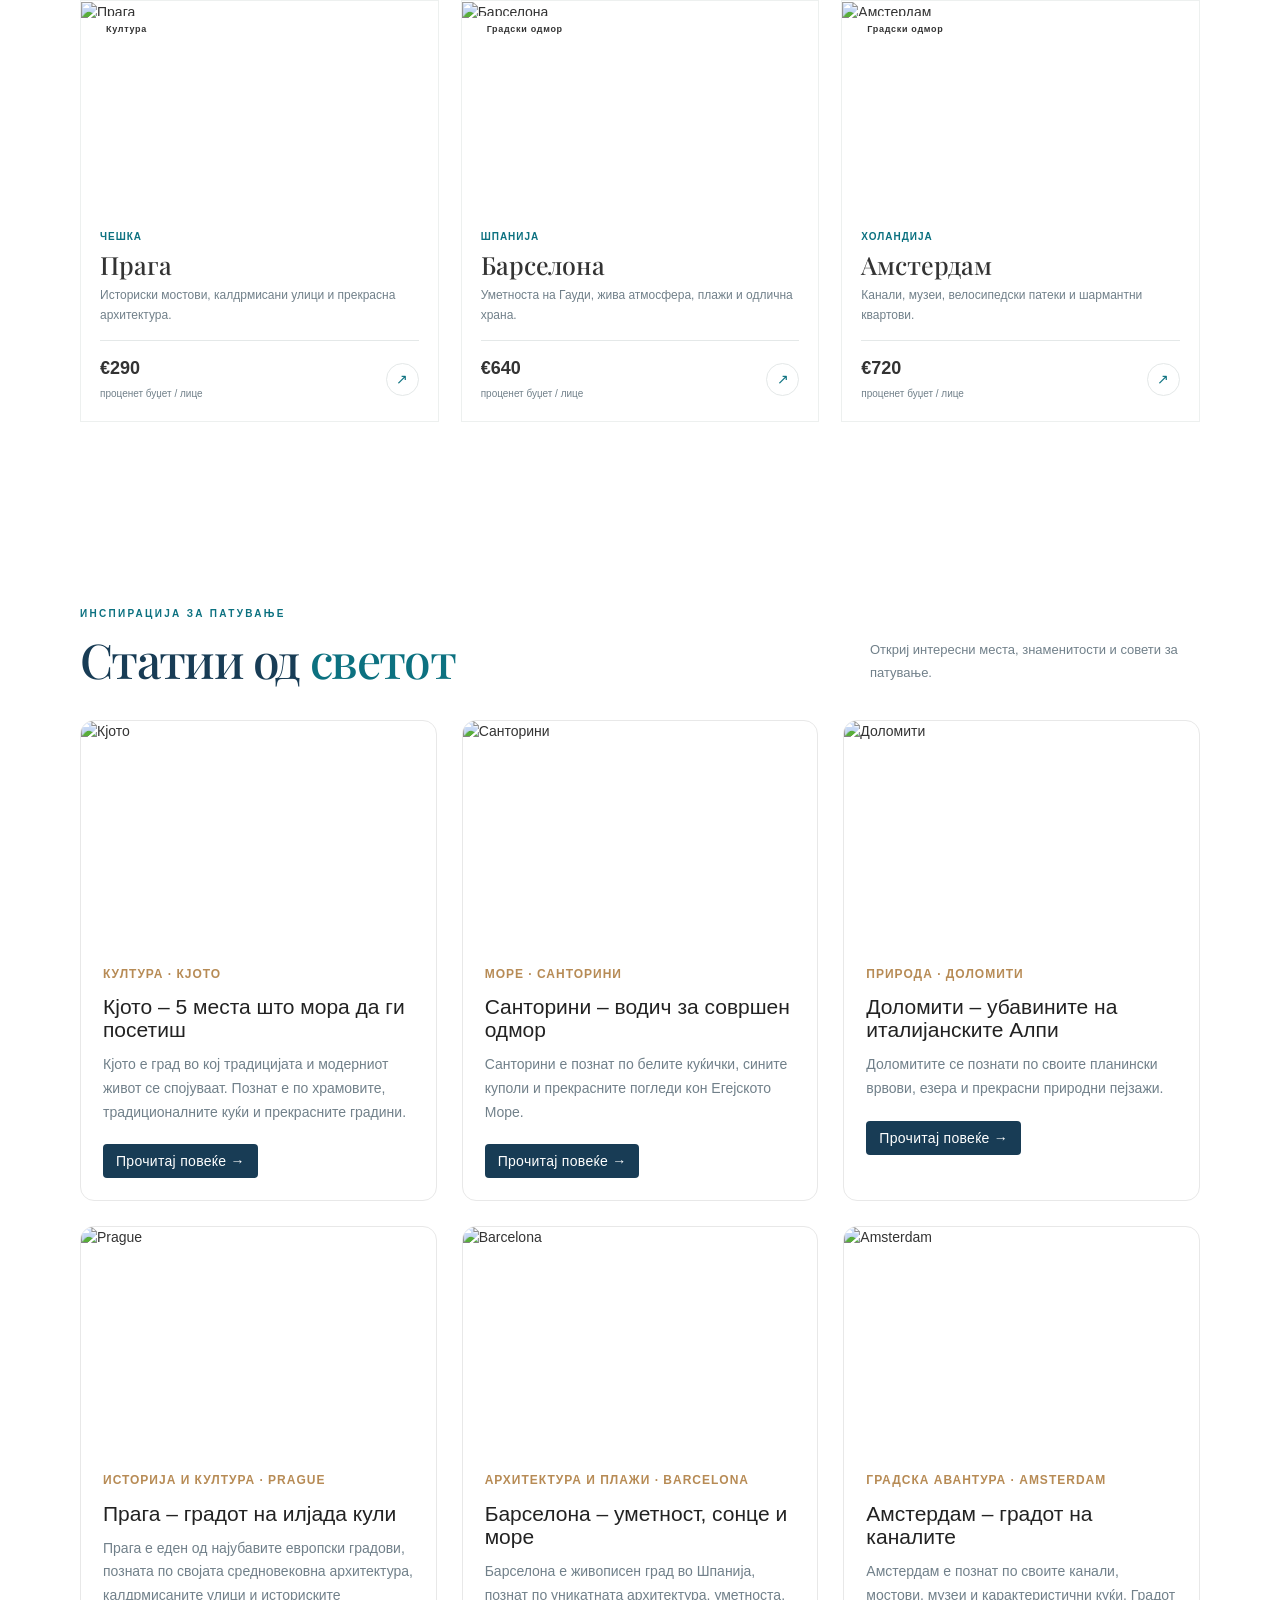
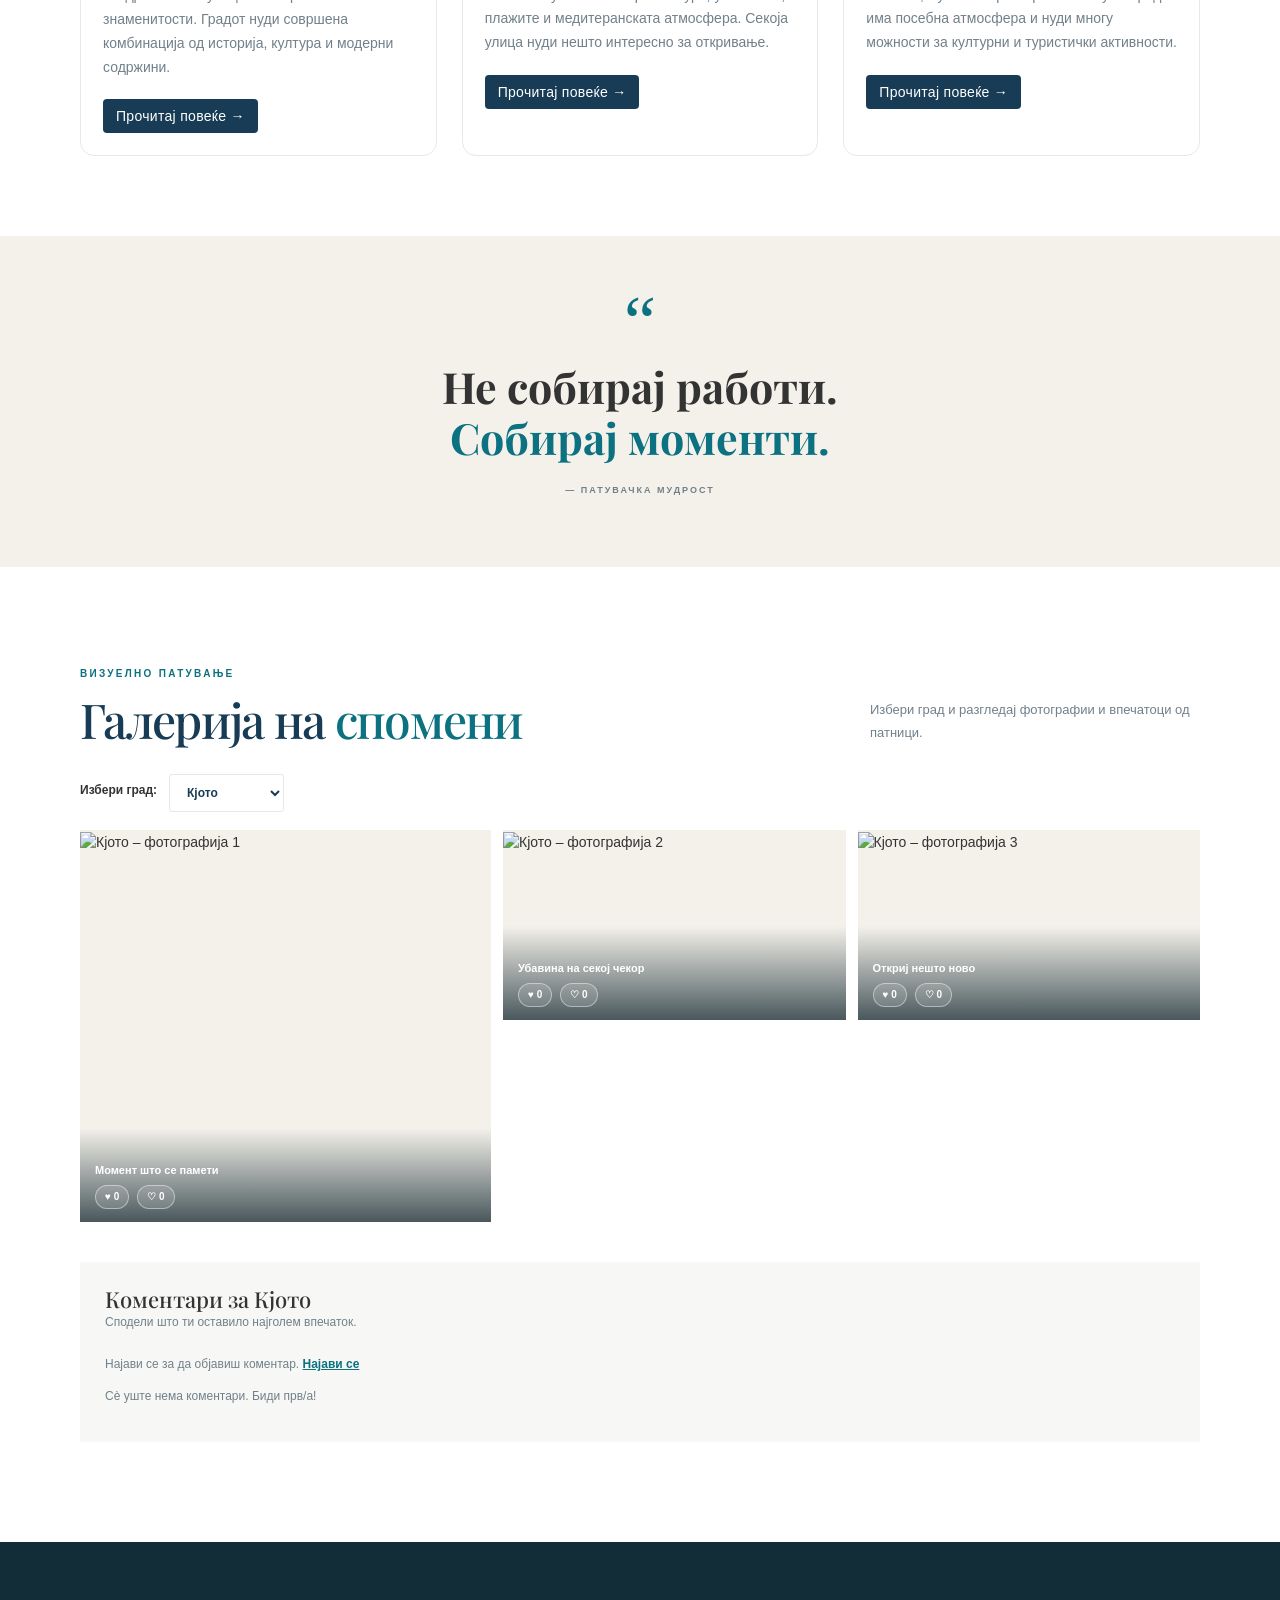
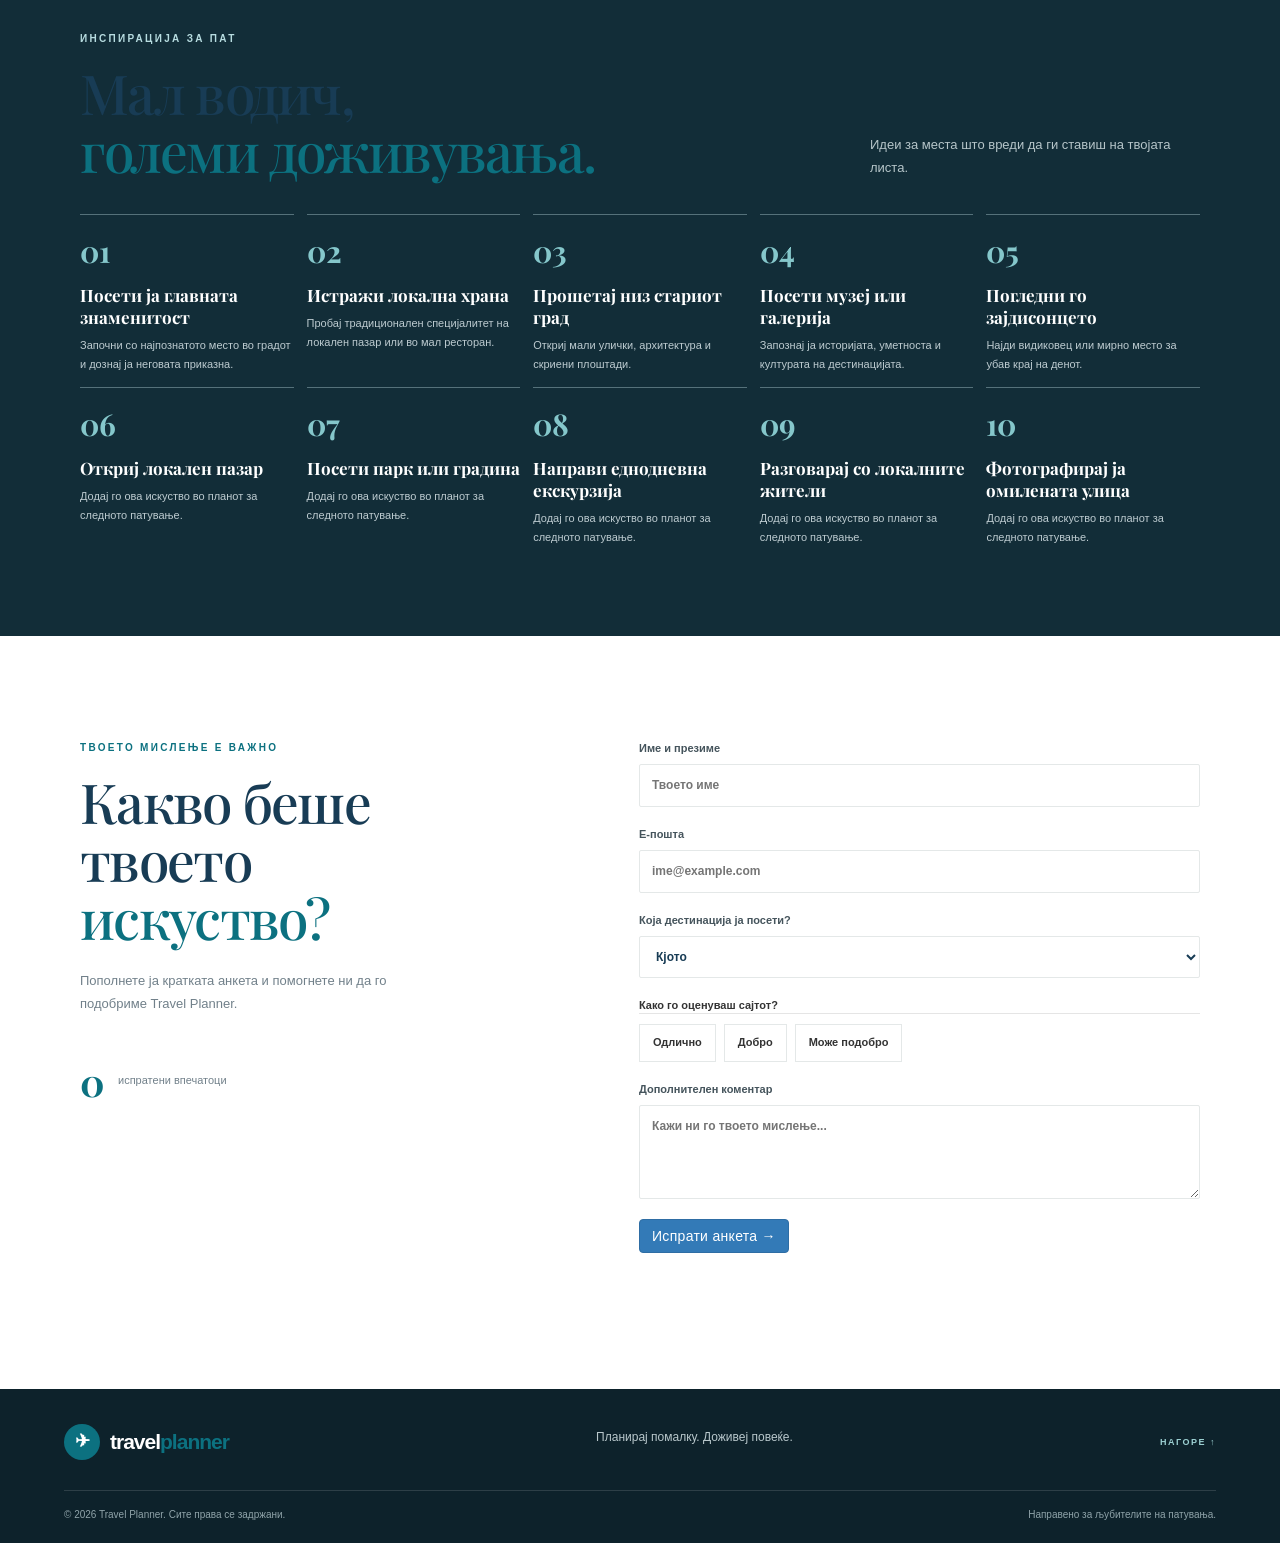
==== commit 473877b1: "Version 3" ====
--- a/travel-planner-app/index.html
+++ b/travel-planner-app/index.html
@@ -75,7 +75,7 @@
             <p class="eyebrow">ИЗБЕРИ ЈА СЛЕДНАТА АВАНТУРА</p>
             <h2>Популарни <em>дестинации</em></h2>
           </div>
-          <button class="btn btn-dark" id="addDestinationBtn">
+          <button class="btn btn-dark hidden" id="addDestinationBtn" hidden>
             ＋ Додај дестинација
           </button>
         </div>
@@ -146,7 +146,13 @@
             <h3>Коментари за <span id="commentCityName">градот</span></h3>
             <p class="muted">Сподели што ти оставило најголем впечаток.</p>
           </div>
-          <form id="commentForm" class="comment-form">
+          <p id="commentAuthPrompt" class="muted comment-auth-prompt">
+            Најави се за да објавиш коментар.
+            <button type="button" class="text-button" id="commentLoginBtn">
+              Најави се
+            </button>
+          </p>
+          <form id="commentForm" class="comment-form hidden" hidden>
             <input
               id="commentInput"
               maxlength="180"
@@ -341,11 +347,75 @@
             type="password"
             name="password"
             required
-            minlength="4"
-            placeholder="Најмалку 4 знаци"
+            minlength="8"
+            placeholder="Најмалку 8 знаци"
         /></label>
         <button class="btn btn-primary" type="submit">Најави се</button>
         <p id="loginMessage" class="form-message" role="status"></p>
+        <p class="auth-switch">
+          Немаш сметка?
+          <button type="button" class="text-button" id="openRegister">
+            Регистрирај се
+          </button>
+        </p>
+      </form>
+    </dialog>
+
+    <dialog id="registerDialog" class="app-dialog">
+      <form id="registerForm" method="dialog">
+        <button
+          type="button"
+          class="modal-close"
+          id="closeRegister"
+          aria-label="Затвори"
+        >
+          ×
+        </button>
+        <p class="eyebrow">ПРИДРУЖИ СЕ НА ЗАЕДНИЦАТА</p>
+        <h2>Креирај <em>сметка</em></h2>
+        <label
+          >Име<input
+            type="text"
+            name="name"
+            required
+            maxlength="40"
+            autocomplete="name"
+            placeholder="Твоето име"
+        /></label>
+        <label
+          >Е-пошта<input
+            type="email"
+            name="email"
+            required
+            autocomplete="email"
+            placeholder="ime@example.com"
+        /></label>
+        <label
+          >Лозинка<input
+            type="password"
+            name="password"
+            required
+            minlength="8"
+            autocomplete="new-password"
+            placeholder="Најмалку 8 знаци"
+        /></label>
+        <label
+          >Потврди лозинка<input
+            type="password"
+            name="confirmPassword"
+            required
+            minlength="8"
+            autocomplete="new-password"
+            placeholder="Внеси ја лозинката повторно"
+        /></label>
+        <button class="btn btn-primary" type="submit">Креирај сметка</button>
+        <p id="registerMessage" class="form-message" role="status"></p>
+        <p class="auth-switch">
+          Веќе имаш сметка?
+          <button type="button" class="text-button" id="openLogin">
+            Најави се
+          </button>
+        </p>
       </form>
     </dialog>
 
--- a/travel-planner-app/style.css
+++ b/travel-planner-app/style.css
@@ -1,11 +1,3 @@
-:root {
-  --ink: #183c55;
-  --teal: #0c7180;
-  --sand: #f4f1eb;
-  --paper: #fff;
-  --line: #e4e8e8;
-  --orange: #e49a62;
-}
 * {
   box-sizing: border-box;
 }
@@ -15,7 +7,7 @@
 }
 body {
   margin: 0;
-  color: var(--ink);
+  color: #183c55;
   font-family: "DM Sans", Arial, sans-serif;
   background: #fff;
 }
@@ -43,7 +35,7 @@
   position: sticky;
   top: 0;
   z-index: 20;
-  border-bottom: 1px solid #edf0ef;
+  border-bottom: 1px solid #183c55;
 }
 .brand {
   display: flex;
@@ -59,15 +51,15 @@
   width: 36px;
   height: 36px;
   border-radius: 50%;
-  background: var(--teal);
+  background: #0c7180;
   color: white;
   font-size: 18px;
 }
 .brand-accent {
-  color: var(--teal);
+  color: #0c7180;
 }
 nav {
-  display: flex !;
+  display: flex !important;
   flex-direction: row;
   gap: 20px;
 }
@@ -77,7 +69,7 @@
   color: #52616a;
 }
 nav a:hover {
-  color: var(--teal);
+  color: #0c7180;
 }
 .btn {
   border: 0;
@@ -97,20 +89,20 @@
   transform: translateY(-2px);
 }
 .btn-primary {
-  background: var(--teal);
+  background: #0c7180;
   color: white;
 }
 .btn-primary:hover {
-  background: var(#075461);
+  background: #075461;
 }
 .btn-dark {
-  background: var(--ink);
+  background: #183c55;
   color: white;
 }
 .btn-outline {
   background: white;
-  border: 1px solid var(--teal);
-  color: var(--teal);
+  border: 1px solid #0c7180;
+  color: #0c7180;
 }
 .hero {
   min-height: 570px;
@@ -141,7 +133,7 @@
   font-size: 10px;
   letter-spacing: 2.3px;
   font-weight: 800;
-  color: var(--teal);
+  color: #0c7180;
   margin: 0 0 18px;
 }
 .eyebrow.light {
@@ -162,7 +154,7 @@
 .guide-heading h2 em,
 .survey-copy h2 em,
 .quote-band em,
-.modal h2 em {
+.app-dialog h2 em {
   color: #8ed0d3;
   font-style: normal;
 }
@@ -204,18 +196,18 @@
 .section-heading h2,
 .survey-copy h2 {
   font-size: clamp(35px, 4vw, 51px);
-  color: var(--ink);
+  color: #183c55;
 }
 .intro h2 em,
 .section-heading h2 em,
 .survey-copy h2 em,
-.modal h2 em {
-  color: var(--teal);
+.app-dialog h2 em {
+  color: #0c7180;
 }
 .intro-text {
   font-size: 14px;
   line-height: 1.9;
-  color: var(#71808a);
+  color: #71808a;
   max-width: 450px;
   margin: 0 0 4px;
 }
@@ -243,7 +235,7 @@
 .filters select,
 .search-box {
   height: 46px;
-  border: 1px solid var(--line);
+  border: 1px solid #e4e8e8;
   background: white;
   padding: 0 14px;
   color: #617078;
@@ -262,7 +254,7 @@
 }
 .search-box span {
   font-size: 22px;
-  color: var(--teal);
+  color: #0c7180;
 }
 .search-box input {
   border: 0;
@@ -314,7 +306,7 @@
   padding: 19px;
 }
 .card-location {
-  color: var(--teal);
+  color: #0c7180;
   font-size: 10px;
   font-weight: 800;
   letter-spacing: 1px;
@@ -327,7 +319,7 @@
 }
 .card-body p {
   font-size: 12px;
-  color: var(#71808a);
+  color: #71808a;
   line-height: 1.7;
   min-height: 40px;
 }
@@ -335,7 +327,7 @@
   display: flex;
   justify-content: space-between;
   align-items: center;
-  border-top: 1px solid var(--line);
+  border-top: 1px solid #e4e8e8;
   padding-top: 15px;
   margin-top: 15px;
 }
@@ -344,7 +336,7 @@
 }
 .budget span {
   font-size: 10px;
-  color: var(#71808a);
+  color: #71808a;
 }
 .card-actions {
   display: flex;
@@ -353,26 +345,26 @@
 .icon-btn {
   width: 33px;
   height: 33px;
-  border: 1px solid var(--line);
+  border: 1px solid #e4e8e8;
   background: white;
   border-radius: 50%;
   cursor: pointer;
-  color: var(--teal);
+  color: #0c7180;
 }
 .icon-btn:hover {
-  background: var(--teal);
+  background: #0c7180;
   color: white;
 }
 .empty-state {
   text-align: center;
-  color: var(#71808a);
+  color: #71808a;
   padding: 40px;
 }
 .hidden {
   display: none !important;
 }
 .quote-band {
-  background: var(--sand);
+  background: #f4f1eb;
   text-align: center;
   padding: 65px 20px 70px;
 }
@@ -380,7 +372,7 @@
   font-family: Georgia, serif;
   font-size: 72px;
   line-height: 0.6;
-  color: var(--teal);
+  color: #0c7180;
   margin: 0 0 16px;
 }
 .quote-band h2 {
@@ -390,14 +382,14 @@
   margin: 0;
 }
 .quote-band em {
-  color: var(--teal);
+  color: #0c7180;
 }
 .quote-band span {
   display: block;
   margin-top: 20px;
   font-size: 9px;
   letter-spacing: 2px;
-  color: var(#71808a);
+  color: #71808a;
   font-weight: 800;
 }
 .gallery-section {
@@ -405,7 +397,7 @@
 }
 .section-subtitle {
   max-width: 330px;
-  color: var(#71808a);
+  color: #71808a;
   font-size: 13px;
   line-height: 1.8;
   margin: 0;
@@ -419,10 +411,10 @@
   font-weight: 700;
 }
 .gallery-toolbar select {
-  border: 1px solid var(--line);
+  border: 1px solid #e4e8e8;
   padding: 10px 13px;
   background: white;
-  color: var(--ink);
+  color: #183c55;
   border-radius: 3px;
 }
 .gallery-grid {
@@ -434,7 +426,7 @@
 .gallery-item {
   position: relative;
   overflow: hidden;
-  background: var(--sand);
+  background: #f4f1eb;
 }
 .gallery-item:first-child {
   grid-row: span 2;
@@ -488,7 +480,7 @@
   font-size: 22px;
 }
 .muted {
-  color: var(#71808a);
+  color: #71808a;
   font-size: 12px;
   line-height: 1.7;
 }
@@ -501,7 +493,7 @@
   height: 43px;
   flex: 1;
   min-width: 0;
-  border: 1px solid var(--line);
+  border: 1px solid #e4e8e8;
   padding: 0 12px;
   font-size: 12px;
 }
@@ -509,6 +501,25 @@
   grid-column: 1/-1;
   display: grid;
   gap: 8px;
+}
+.comment-auth-prompt {
+  grid-column: 1/-1;
+  margin: 0;
+  align-self: center;
+}
+.text-button {
+  padding: 0;
+  border: 0;
+  background: transparent;
+  color: #0c7180;
+  font-weight: 800;
+  text-decoration: underline;
+  cursor: pointer;
+}
+.auth-switch {
+  margin: 0;
+  color: #71808a;
+  font-size: 12px;
 }
 .comment {
   background: white;
@@ -517,7 +528,7 @@
   color: #53616a;
 }
 .comment strong {
-  color: var(--teal);
+  color: #0c7180;
   margin-right: 8px;
 }
 .guide-section {
@@ -574,7 +585,7 @@
 .survey-copy > p:not(.eyebrow) {
   font-size: 13px;
   line-height: 1.8;
-  color: var(#71808a);
+  color: #71808a;
   max-width: 330px;
   margin-top: 22px;
 }
@@ -588,18 +599,18 @@
   font:
     700 38px "Playfair Display",
     serif;
-  color: var(--teal);
+  color: #0c7180;
 }
 .survey-stat span {
   font-size: 11px;
-  color: var(#71808a);
+  color: #71808a;
 }
 .survey-form {
   display: grid;
   gap: 15px;
 }
 .survey-form > label,
-.modal label {
+.app-dialog label {
   display: grid;
   gap: 7px;
   font-size: 11px;
@@ -609,16 +620,16 @@
 .survey-form input,
 .survey-form select,
 .survey-form textarea,
-.modal input,
-.modal select,
-.modal textarea {
+.app-dialog input,
+.app-dialog select,
+.app-dialog textarea {
   width: 100%;
-  border: 1px solid var(--line);
+  border: 1px solid #e4e8e8;
   padding: 12px;
   background: white;
-  outline-color: var(--teal);
-  font-size: 12px;
-  color: var(--ink);
+  outline-color: #0c7180;
+  font-size: 12px;
+  color: #183c55;
   border-radius: 2px;
 }
 .survey-form fieldset {
@@ -647,20 +658,20 @@
 .rating-options span {
   display: block;
   padding: 10px 13px;
-  border: 1px solid var(--line);
+  border: 1px solid #e4e8e8;
   font-size: 11px;
 }
 .rating-options input:checked + span {
-  border-color: var(--teal);
+  border-color: #0c7180;
   background: #eaf5f4;
-  color: var(--teal);
+  color: #0c7180;
 }
 .survey-form .btn {
   justify-self: start;
 }
 .form-message {
   font-size: 12px;
-  color: var(--teal);
+  color: #0c7180;
   margin: 0;
   min-height: 16px;
 }
@@ -696,7 +707,7 @@
   color: #8fa3a9;
   font-size: 10px;
 }
-.modal {
+.app-dialog {
   border: 0;
   border-radius: 5px;
   padding: 35px;
@@ -705,15 +716,15 @@
   overflow: auto;
   box-shadow: 0 20px 80px #071d2560;
 }
-.modal::backdrop {
+.app-dialog::backdrop {
   background: #0a2029b8;
   backdrop-filter: blur(3px);
 }
-.modal form {
+.app-dialog form {
   display: grid;
   gap: 14px;
 }
-.modal h2 {
+.app-dialog h2 {
   font:
     700 34px "Playfair Display",
     serif;
@@ -721,13 +732,30 @@
 }
 .modal-close {
   position: absolute;
-  right: 17px;
-  top: 12px;
+  top: 15px;
+  right: 15px;
+  left: auto;
+
+  width: 35px;
+  height: 35px;
+
+  display: flex;
+  align-items: center;
+  justify-content: center;
+
   border: 0;
-  background: none;
-  font-size: 28px;
-  color: var(#71808a);
+  border-radius: 50%;
+  background: #f1f3f4;
+  color: #183c55;
+
+  font-size: 22px;
   cursor: pointer;
+  z-index: 100;
+}
+
+.modal-close:hover {
+  background: #0c7180;
+  color: white;
 }
 .city-modal {
   width: min(720px, 94vw);
@@ -747,7 +775,7 @@
 }
 .city-modal p {
   font-size: 13px;
-  color: var(#71808a);
+  color: #71808a;
   line-height: 1.8;
 }
 .toast {
@@ -757,7 +785,7 @@
   transform: translate(-50%, 20px);
   opacity: 0;
   pointer-events: none;
-  background: var(--ink);
+  background: #183c55;
   color: white;
   padding: 12px 20px;
   border-radius: 3px;
@@ -808,7 +836,7 @@
     padding: 20px 6%;
     flex-direction: column;
     gap: 18px;
-    border-bottom: 1px solid var(--line);
+    border-bottom: 1px solid #e4e8e8;
   }
   nav.open {
     display: flex;
@@ -900,7 +928,7 @@
     gap: 12px;
     flex-direction: column;
   }
-  .modal {
+  .app-dialog {
     padding: 28px 22px;
   }
 }
@@ -915,13 +943,142 @@
     font-size: 48px;
   }
 }
-dialog.modal {
+dialog.app-dialog {
   display: none;
   position: fixed;
   inset: 0;
   margin: auto;
 }
 
-dialog.modal[open] {
+dialog.app-dialog[open] {
   display: block;
 }
+
+.articles-section {
+  padding-top: 80px;
+  padding-bottom: 80px;
+}
+
+.articles-grid {
+  display: grid;
+  grid-template-columns: repeat(3, 1fr);
+  gap: 25px;
+  margin-top: 35px;
+}
+
+.article-card {
+  background: #fff;
+  border-radius: 14px;
+  overflow: hidden;
+  border: 1px solid #e8e8e8;
+  transition:
+    transform 0.25s ease,
+    box-shadow 0.25s ease;
+}
+
+.article-card:hover {
+  transform: translateY(-5px);
+  box-shadow: 0 12px 30px rgba(0, 0, 0, 0.1);
+}
+
+.article-card > img {
+  width: 100%;
+  height: 220px;
+  object-fit: cover;
+  display: block;
+}
+
+.article-card-body {
+  padding: 22px;
+}
+
+.article-category {
+  color: #b78b55;
+  font-size: 12px;
+  font-weight: 700;
+  text-transform: uppercase;
+  letter-spacing: 1px;
+}
+
+.article-card h3 {
+  font-size: 21px;
+  margin: 12px 0;
+  color: #222;
+}
+
+.article-card p {
+  color: #71808a;
+  line-height: 1.7;
+  margin-bottom: 20px;
+}
+
+/* ARTICLE DIALOG */
+
+dialog.article-dialog {
+  width: min(750px, 92%);
+  max-width: 750px;
+  max-height: 85vh;
+  overflow-y: auto;
+  padding: 35px;
+  border: none;
+  border-radius: 16px;
+  background: white;
+  color: #222;
+}
+
+dialog.article-dialog::backdrop {
+  background: rgba(0, 0, 0, 0.65);
+}
+
+.article-detail-image {
+  width: 100%;
+  height: 320px;
+  object-fit: cover;
+  border-radius: 10px;
+  margin-bottom: 22px;
+}
+
+.article-dialog h2 {
+  font-size: 30px;
+  margin: 15px 0;
+}
+
+.article-dialog p {
+  line-height: 1.8;
+  color: #555;
+}
+
+.article-dialog h3 {
+  margin-top: 30px;
+  margin-bottom: 20px;
+}
+
+.article-place {
+  padding: 15px 0;
+  border-bottom: 1px solid #eee;
+}
+
+.article-place h4 {
+  font-weight: 700;
+  margin-bottom: 8px;
+}
+
+@media (max-width: 800px) {
+  .articles-grid {
+    grid-template-columns: repeat(2, 1fr);
+  }
+}
+
+@media (max-width: 550px) {
+  .articles-grid {
+    grid-template-columns: 1fr;
+  }
+
+  dialog.article-dialog {
+    padding: 22px;
+  }
+
+  .article-detail-image {
+    height: 220px;
+  }
+}
